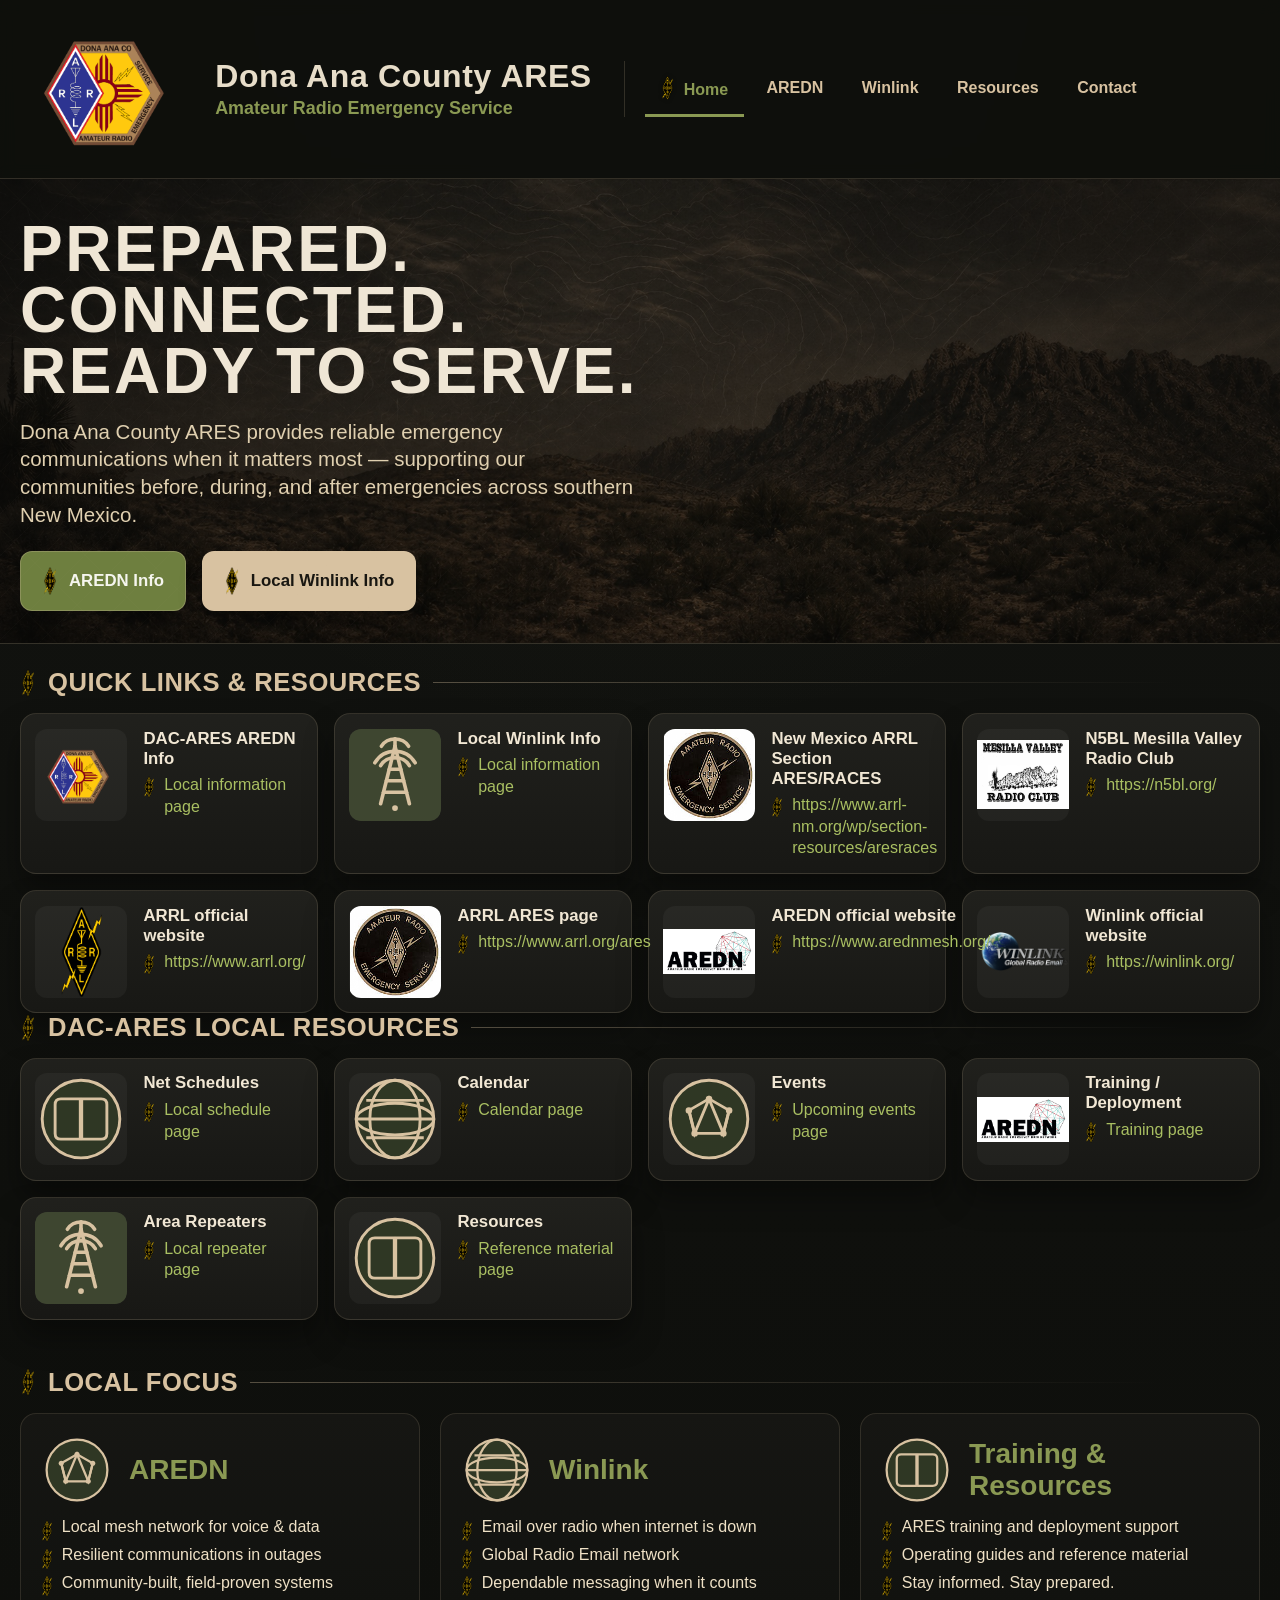
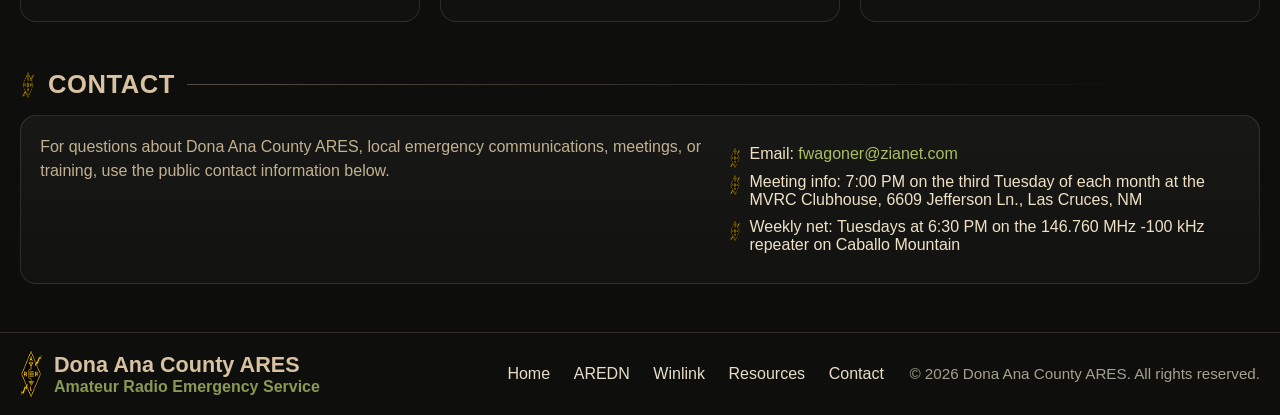
==== index.html @ 7e3cfedb "Add files via upload" ====
<!DOCTYPE html>
<html lang="en">
<head>
  <meta charset="UTF-8">
  <meta name="viewport" content="width=device-width, initial-scale=1.0">
  <title>Dona Ana County ARES</title>
  <meta name="description" content="Dona Ana County Amateur Radio Emergency Service — emergency communications, AREDN, Winlink, training, and resources.">
  <link rel="icon" type="image/png" href="assets/favicon.png">
  <link rel="stylesheet" href="style.css">
  <style>
    /*
      Header logo size override.
      This keeps your manual index.html edits and avoids requiring style.css changes.
    */
    .brand-logo {
      width: clamp(150px, 14vw, 240px);
      height: auto;
    }

    .header-inner {
      align-items: center;
      padding-top: 1.25rem;
      padding-bottom: 1.25rem;
    }

    @media (max-width: 860px) {
      .brand-logo {
        width: 140px;
      }
    }

    @media (max-width: 640px) {
      .brand-logo {
        width: 110px;
      }
    }
  </style>
</head>
<body>
  <header class="site-header" id="home">
    <div class="container header-inner">
      <div class="brand">
        <img class="brand-logo" src="assets/dac-ares-logo.png" alt="Dona Ana County ARES logo">
        <div class="brand-title-wrap">
          <h1>Dona Ana County ARES</h1>
          <p>Amateur Radio Emergency Service</p>
        </div>
      </div>
      <nav class="nav" aria-label="Primary">
        <a class="home-link active" href="#home">Home</a>
        <a href="pages/dac-aredn-info.html">AREDN</a>
        <a href="pages/local-winlink-info.html">Winlink</a>
        <a href="#resources">Resources</a>
        <a href="#contact">Contact</a>
      </nav>
    </div>
  </header>

  <section class="hero">
    <div class="container hero-inner">
      <div class="hero-copy">
        <h2>Prepared. Connected.<br>Ready to Serve.</h2>
        <p>Dona Ana County ARES provides reliable emergency communications when it matters most — supporting our communities before, during, and after emergencies across southern New Mexico.</p>
        <div class="button-row">
          <a class="btn primary" href="pages/dac-aredn-info.html">AREDN Info</a>
          <a class="btn secondary" href="pages/local-winlink-info.html">Local Winlink Info</a>
        </div>
      </div>
    </div>
  </section>

  <main>
    <section class="section" id="resources">
      <div class="container">
        <h2 class="section-title">Quick Links &amp; Resources</h2>
        
        <div class="resources-grid">
          <article class="card">
            <div class="card-media"><img src="assets/dac-ares-logo.png" alt="DAC-ARES logo"></div>
            <div>
              <h3>DAC-ARES AREDN Info</h3>
              <p class="linkline"><a href="pages/dac-aredn-info.html">Local information page</a></p>
            </div>
          </article>

          <article class="card">
            <div class="card-media"><img src="assets/radio-tower.svg" alt="Radio tower icon"></div>
            <div>
              <h3>Local Winlink Info</h3>
              <p class="linkline"><a href="pages/local-winlink-info.html">Local information page</a></p>
            </div>
          </article>

          <article class="card">
            <div class="card-media"><img src="assets/ares-round.png" alt="New Mexico ARRL Section"></div>
            <div>
              <h3>New Mexico ARRL Section ARES/RACES</h3>
              <p class="linkline"><a href="https://www.arrl-nm.org/wp/section-resources/aresraces" target="_blank" rel="noopener">https://www.arrl-nm.org/wp/section-resources/aresraces</a></p>
            </div>
          </article>

          <article class="card">
            <div class="card-media"><img src="assets/mvrc_logo.png" alt="Mesilla Valley Radio Club logo"></div>
            <div>
              <h3>N5BL Mesilla Valley Radio Club</h3>
              <p class="linkline"><a href="https://n5bl.org/" target="_blank" rel="noopener">https://n5bl.org/</a></p>
            </div>
          </article>

          <article class="card">
            <div class="card-media"><img src="assets/arrl-mark.png" alt="ARRL emblem"></div>
            <div>
              <h3>ARRL official website</h3>
              <p class="linkline"><a href="https://www.arrl.org/" target="_blank" rel="noopener">https://www.arrl.org/</a></p>
            </div>
          </article>

          <article class="card">
            <div class="card-media"><img src="assets/ares-round.png" alt="ARES emblem"></div>
            <div>
              <h3>ARRL ARES page</h3>
              <p class="linkline"><a href="https://www.arrl.org/ares" target="_blank" rel="noopener">https://www.arrl.org/ares</a></p>
            </div>
          </article>

          <article class="card">
            <div class="card-media"><img src="assets/aredn-logo.jpg" alt="AREDN logo"></div>
            <div>
              <h3>AREDN official website</h3>
              <p class="linkline"><a href="https://www.arednmesh.org/" target="_blank" rel="noopener">https://www.arednmesh.org/</a></p>
            </div>
          </article>

          <article class="card">
            <div class="card-media"><img src="assets/winlink-logo.png" alt="Winlink logo"></div>
            <div>
              <h3>Winlink official website</h3>
              <p class="linkline"><a href="https://winlink.org/" target="_blank" rel="noopener">https://winlink.org/</a></p>
            </div>
          </article>
        </div>

        <h2 class="section-title local-resources-title">DAC-ARES Local Resources</h2>

        <div class="resources-grid">
          <article class="card">
            <div class="card-media"><img src="assets/book-icon.svg" alt="Net schedules icon"></div>
            <div>
              <h3>Net Schedules</h3>
              <p class="linkline"><a href="pages/net-schedules.html">Local schedule page</a></p>
            </div>
          </article>

          <article class="card">
            <div class="card-media"><img src="assets/globe-icon.svg" alt="Calendar icon"></div>
            <div>
              <h3>Calendar</h3>
              <p class="linkline"><a href="pages/calendar.html">Calendar page</a></p>
            </div>
          </article>

          <article class="card">
            <div class="card-media"><img src="assets/network-icon.svg" alt="Events icon"></div>
            <div>
              <h3>Events</h3>
              <p class="linkline"><a href="pages/events.html">Upcoming events page</a></p>
            </div>
          </article>

          <article class="card">
            <div class="card-media"><img src="assets/aredn-logo.jpg" alt="Training and deployment icon"></div>
            <div>
              <h3>Training / Deployment</h3>
              <p class="linkline"><a href="pages/training-deployment.html">Training page</a></p>
            </div>
          </article>

          <article class="card">
            <div class="card-media"><img src="assets/radio-tower.svg" alt="Area repeaters icon"></div>
            <div>
              <h3>Area Repeaters</h3>
              <p class="linkline"><a href="pages/area-repeaters.html">Local repeater page</a></p>
            </div>
          </article>

          <article class="card">
            <div class="card-media"><img src="assets/book-icon.svg" alt="Resources icon"></div>
            <div>
              <h3>Resources</h3>
              <p class="linkline"><a href="pages/resources.html">Reference material page</a></p>
            </div>
          </article>
        </div>

      </div>
    </section>

    <section class="section" id="aredn">
      <div class="container">
        <h2 class="section-title">Local Focus</h2>
        <div class="focus-grid">
          <article class="focus-card">
            <div class="focus-head">
              <img class="focus-icon" src="assets/network-icon.svg" alt="AREDN icon">
              <h3>AREDN</h3>
            </div>
            <ul class="feature-list">
              <li>Local mesh network for voice &amp; data</li>
              <li>Resilient communications in outages</li>
              <li>Community-built, field-proven systems</li>
            </ul>
          </article>

          <article class="focus-card" id="winlink">
            <div class="focus-head">
              <img class="focus-icon" src="assets/globe-icon.svg" alt="Winlink icon">
              <h3>Winlink</h3>
            </div>
            <ul class="feature-list">
              <li>Email over radio when internet is down</li>
              <li>Global Radio Email network</li>
              <li>Dependable messaging when it counts</li>
            </ul>
          </article>

          <article class="focus-card">
            <div class="focus-head">
              <img class="focus-icon" src="assets/book-icon.svg" alt="Book icon">
              <h3>Training &amp; Resources</h3>
            </div>
            <ul class="feature-list">
              <li>ARES training and deployment support</li>
              <li>Operating guides and reference material</li>
              <li>Stay informed. Stay prepared.</li>
            </ul>
          </article>
        </div>
      </div>
    </section>

    <section class="section" id="contact">
      <div class="container">
        <h2 class="section-title">Contact</h2>
        <div class="contact-panel">
          <div class="contact-grid">
            <div>
              <p class="contact-note">For questions about Dona Ana County ARES, local emergency communications, meetings, or training, use the public contact information below.</p>
            </div>
            <div>
              <ul class="contact-list">
                <li>Email: <a href="mailto:fwagoner@zianet.com">fwagoner@zianet.com</a></li>
                <li>Meeting info: 7:00 PM on the third Tuesday of each month at the MVRC Clubhouse, 6609 Jefferson Ln., Las Cruces, NM</li>
                <li>Weekly net: Tuesdays at 6:30 PM on the 146.760 MHz -100 kHz repeater on Caballo Mountain</li>
              </ul>
            </div>
          </div>
        </div>
      </div>
    </section>
  </main>

  <footer class="site-footer">
    <div class="container footer-inner">
      <div class="footer-brand">
        <img src="assets/arrl-mark.png" alt="ARRL emblem">
        <div>
          <strong>Dona Ana County ARES</strong>
          <span>Amateur Radio Emergency Service</span>
        </div>
      </div>
      <nav class="footer-nav" aria-label="Footer">
        <a href="#home">Home</a>
        <a href="pages/dac-aredn-info.html">AREDN</a>
        <a href="pages/local-winlink-info.html">Winlink</a>
        <a href="#resources">Resources</a>
        <a href="#contact">Contact</a>
      </nav>
      <div class="footer-copy">&copy; 2026 Dona Ana County ARES. All rights reserved.</div>
    </div>
  </footer>
</body>
</html>
---- style.css ----
:root {
  --bg: #11120f;
  --panel: #191a17;
  --panel-2: #1f201c;
  --panel-3: #25261f;
  --line: #5a4a33;
  --line-soft: rgba(216, 194, 161, 0.18);
  --text: #e7ddc9;
  --muted: #c2b191;
  --accent: #8a9953;
  --accent-2: #d8c2a1;
  --accent-3: #7c5b3b;
  --shadow: rgba(0, 0, 0, 0.35);
  --maxw: 1240px;
  --radius: 16px;
}

* { box-sizing: border-box; }
html { scroll-behavior: smooth; }
body {
  margin: 0;
  font-family: Arial, Helvetica, sans-serif;
  background:
    radial-gradient(circle at top, rgba(138, 153, 83, 0.08), transparent 35%),
    linear-gradient(180deg, #121310 0%, #0d0e0b 100%);
  color: var(--text);
}
a { color: #a9bf62; text-decoration: none; }
a:hover { color: #c9d990; }
img { max-width: 100%; display: block; }
.container { width: min(calc(100% - 2rem), var(--maxw)); margin: 0 auto; }
.section { padding: 1.5rem 0; }

.site-header {
  position: sticky;
  top: 0;
  z-index: 50;
  background: rgba(14, 15, 12, 0.95);
  border-bottom: 1px solid var(--line-soft);
  backdrop-filter: blur(8px);
}
.header-inner {
  display: grid;
  grid-template-columns: auto 1fr auto;
  gap: 1rem;
  align-items: center;
  padding: 0.9rem 0;
}
.brand {
  display: flex;
  align-items: center;
  gap: 1rem;
  min-width: 0;
}
.brand-logo {
  width: 80px;
  height: auto;
  flex: 0 0 auto;
}
.brand-title-wrap h1 {
  margin: 0;
  font-size: clamp(1.55rem, 2.5vw, 2.9rem);
  line-height: 1;
  letter-spacing: 0.02em;
}
.brand-title-wrap p {
  margin: 0.35rem 0 0;
  color: var(--accent);
  font-weight: 700;
  font-size: clamp(1rem, 1.4vw, 1.45rem);
}
.nav {
  display: flex;
  align-items: center;
  gap: 0.4rem;
  border-left: 1px solid var(--line-soft);
  padding-left: 1.25rem;
  margin-left: 1rem;
  flex-wrap: wrap;
}
.nav a {
  color: var(--accent-2);
  font-weight: 700;
  padding: 0.9rem 1rem;
  border-bottom: 3px solid transparent;
}
.nav a:hover,
.nav a.active {
  color: var(--accent);
  border-bottom-color: var(--accent);
}
.nav a.home-link::before {
  content: "";
  display: inline-block;
  width: 14px;
  height: 24px;
  margin-right: 0.55rem;
  vertical-align: -5px;
  background: url('assets/arrl-mark.png') center/contain no-repeat;
  filter: drop-shadow(0 0 2px rgba(0,0,0,.4));
}

.hero {
  position: relative;
  overflow: hidden;
  border-bottom: 1px solid var(--line-soft);
}
.hero::before {
  content: "";
  position: absolute;
  inset: 0;
  background:
    linear-gradient(90deg, rgba(8, 8, 7, 0.80) 0%, rgba(8, 8, 7, 0.45) 44%, rgba(8,8,7,0.62) 100%),
    url('assets/hero-desert.jpg') center/cover no-repeat;
}
.hero::after {
  content: "";
  position: absolute;
  inset: 0;
  pointer-events: none;
  opacity: .18;
  background-image:
    radial-gradient(circle at 18% 26%, rgba(255,255,255,.35) 0 1px, transparent 1px),
    radial-gradient(circle at 85% 18%, rgba(255,255,255,.25) 0 1px, transparent 1px),
    linear-gradient(135deg, transparent 0 48%, rgba(216,194,161,.15) 49%, transparent 50%),
    linear-gradient(45deg, transparent 0 48%, rgba(216,194,161,.12) 49%, transparent 50%);
  background-size: auto, auto, 42px 42px, 58px 58px;
}
.hero-inner {
  position: relative;
  min-height: 420px;
  display: flex;
  align-items: center;
  padding: 2.5rem 0 2rem;
}
.hero-copy { max-width: 620px; }
.hero h2 {
  margin: 0;
  font-size: clamp(2.3rem, 5vw, 4.75rem);
  line-height: 0.95;
  text-transform: uppercase;
  letter-spacing: 0.04em;
  color: #efe6d5;
}
.hero p {
  margin: 1rem 0 0;
  font-size: clamp(1.05rem, 1.6vw, 1.5rem);
  line-height: 1.35;
  color: #e0d0b0;
  max-width: 54ch;
}
.button-row {
  display: flex;
  gap: 1rem;
  flex-wrap: wrap;
  margin-top: 1.4rem;
}
.btn {
  display: inline-flex;
  align-items: center;
  gap: 0.7rem;
  padding: 0.95rem 1.3rem;
  border-radius: 12px;
  font-weight: 800;
  font-size: 1.05rem;
  box-shadow: 0 12px 24px rgba(0,0,0,.18);
  border: 1px solid rgba(216, 194, 161, 0.28);
}
.btn.primary { background: #6e7f3f; color: #f5f5ee; }
.btn.secondary { background: #d8c2a1; color: #181611; }
.btn::before {
  content: "";
  width: 16px;
  height: 28px;
  background: url('assets/arrl-mark.png') center/contain no-repeat;
  flex: 0 0 auto;
}

.section-title {
  display: flex;
  align-items: center;
  gap: 0.75rem;
  margin: 0 0 1rem;
  font-size: clamp(1.3rem, 2vw, 2rem);
  color: var(--accent-2);
  letter-spacing: 0.02em;
  text-transform: uppercase;
}
.section-title::before {
  content: "";
  width: 16px;
  height: 28px;
  background: url('assets/arrl-mark.png') center/contain no-repeat;
  flex: 0 0 auto;
}
.section-title::after {
  content: "";
  height: 1px;
  flex: 1 1 auto;
  background: linear-gradient(90deg, rgba(216,194,161,.35), transparent 90%);
}

.resources-grid {
  display: grid;
  grid-template-columns: repeat(4, minmax(0, 1fr));
  gap: 1rem;
}
.card {
  display: grid;
  grid-template-columns: 92px 1fr;
  gap: 1rem;
  padding: 0.9rem;
  background: linear-gradient(180deg, rgba(34,34,30,.95), rgba(24,24,21,.98));
  border: 1px solid rgba(216,194,161,.14);
  border-radius: var(--radius);
  box-shadow: 0 18px 30px var(--shadow);
}
.card-media {
  width: 92px;
  height: 92px;
  display: flex;
  align-items: center;
  justify-content: center;
  border-radius: 12px;
  overflow: hidden;
  background: rgba(255,255,255,.04);
}
.card-media img { width: 100%; height: 100%; object-fit: contain; }
.card h3 {
  margin: 0 0 0.35rem;
  font-size: 1.05rem;
  color: #f1e7d4;
}
.card p {
  margin: 0;
  color: var(--muted);
  line-height: 1.35;
}
.card .linkline, .feature-list li, .contact-list li {
  position: relative;
  padding-left: 1.3rem;
}
.card .linkline::before, .feature-list li::before, .contact-list li::before {
  content: "";
  position: absolute;
  top: 0.1rem;
  left: 0;
  width: 12px;
  height: 22px;
  background: url('assets/arrl-mark.png') center/contain no-repeat;
}
.card em { color: #d5bc94; }

.focus-grid {
  display: grid;
  grid-template-columns: repeat(3, minmax(0, 1fr));
  gap: 1.25rem;
  margin-top: 0.75rem;
}
.focus-card {
  padding: 1.25rem;
  background: linear-gradient(180deg, rgba(23,23,20,.95), rgba(17,18,15,.98));
  border: 1px solid rgba(216,194,161,.14);
  border-radius: var(--radius);
}
.focus-head {
  display: flex;
  align-items: center;
  gap: 1rem;
  margin-bottom: 0.8rem;
}
.focus-icon {
  width: 72px;
  height: 72px;
  flex: 0 0 auto;
}
.focus-card h3 {
  margin: 0;
  color: var(--accent);
  font-size: 1.75rem;
}
.feature-list, .contact-list {
  list-style: none;
  padding: 0;
  margin: 0;
}
.feature-list li, .contact-list li {
  margin: 0.6rem 0;
  color: #efe1c6;
}

.contact-panel {
  padding: 1.2rem;
  border-radius: var(--radius);
  background: linear-gradient(180deg, rgba(25,26,23,.95), rgba(18,19,16,.98));
  border: 1px solid rgba(216,194,161,.14);
}
.contact-grid {
  display: grid;
  grid-template-columns: 1.3fr 1fr;
  gap: 1.5rem;
  align-items: start;
}
.contact-note {
  margin: 0;
  color: var(--muted);
  line-height: 1.45;
}
.placeholder {
  color: #d5bc94;
  font-style: italic;
}

.site-footer {
  margin-top: 1.5rem;
  border-top: 1px solid var(--line-soft);
  background: #0e0f0c;
}
.footer-inner {
  display: grid;
  grid-template-columns: 1fr auto auto;
  gap: 1rem;
  align-items: center;
  padding: 1rem 0;
}
.footer-brand {
  display: flex;
  align-items: center;
  gap: 0.75rem;
}
.footer-brand img { width: 22px; }
.footer-brand strong { display: block; color: var(--accent-2); font-size: 1.35rem; }
.footer-brand span { color: var(--accent); font-weight: 700; }
.footer-nav a { color: var(--text); margin: 0 0.6rem; }
.footer-copy { color: #a6a08f; font-size: 0.95rem; }

.subpage-hero {
  padding: 2rem 0 1rem;
}
.subpage-box {
  padding: 1.5rem;
  border-radius: var(--radius);
  background: linear-gradient(180deg, rgba(25,26,23,.95), rgba(18,19,16,.98));
  border: 1px solid rgba(216,194,161,.14);
}
.subpage-box h2 { margin-top: 0; }
.back-link {
  display: inline-flex;
  align-items: center;
  gap: .5rem;
  margin-bottom: .9rem;
  color: var(--accent);
  font-weight: 700;
}
.back-link::before {
  content: "";
  width: 12px;
  height: 22px;
  background: url('assets/arrl-mark.png') center/contain no-repeat;
}

@media (max-width: 1080px) {
  .resources-grid { grid-template-columns: repeat(2, minmax(0, 1fr)); }
  .contact-grid { grid-template-columns: 1fr; }
}
@media (max-width: 860px) {
  .header-inner { grid-template-columns: 1fr; }
  .nav { border-left: 0; padding-left: 0; margin-left: 0; }
  .focus-grid { grid-template-columns: 1fr; }
  .footer-inner { grid-template-columns: 1fr; text-align: center; }
  .footer-brand { justify-content: center; }
}
@media (max-width: 640px) {
  .resources-grid { grid-template-columns: 1fr; }
  .card { grid-template-columns: 78px 1fr; }
  .card-media { width: 78px; height: 78px; }
  .hero-inner { min-height: 380px; }
  .brand { align-items: flex-start; }
  .brand-logo { width: 66px; }
  .nav a { padding: 0.6rem 0.7rem; }
}
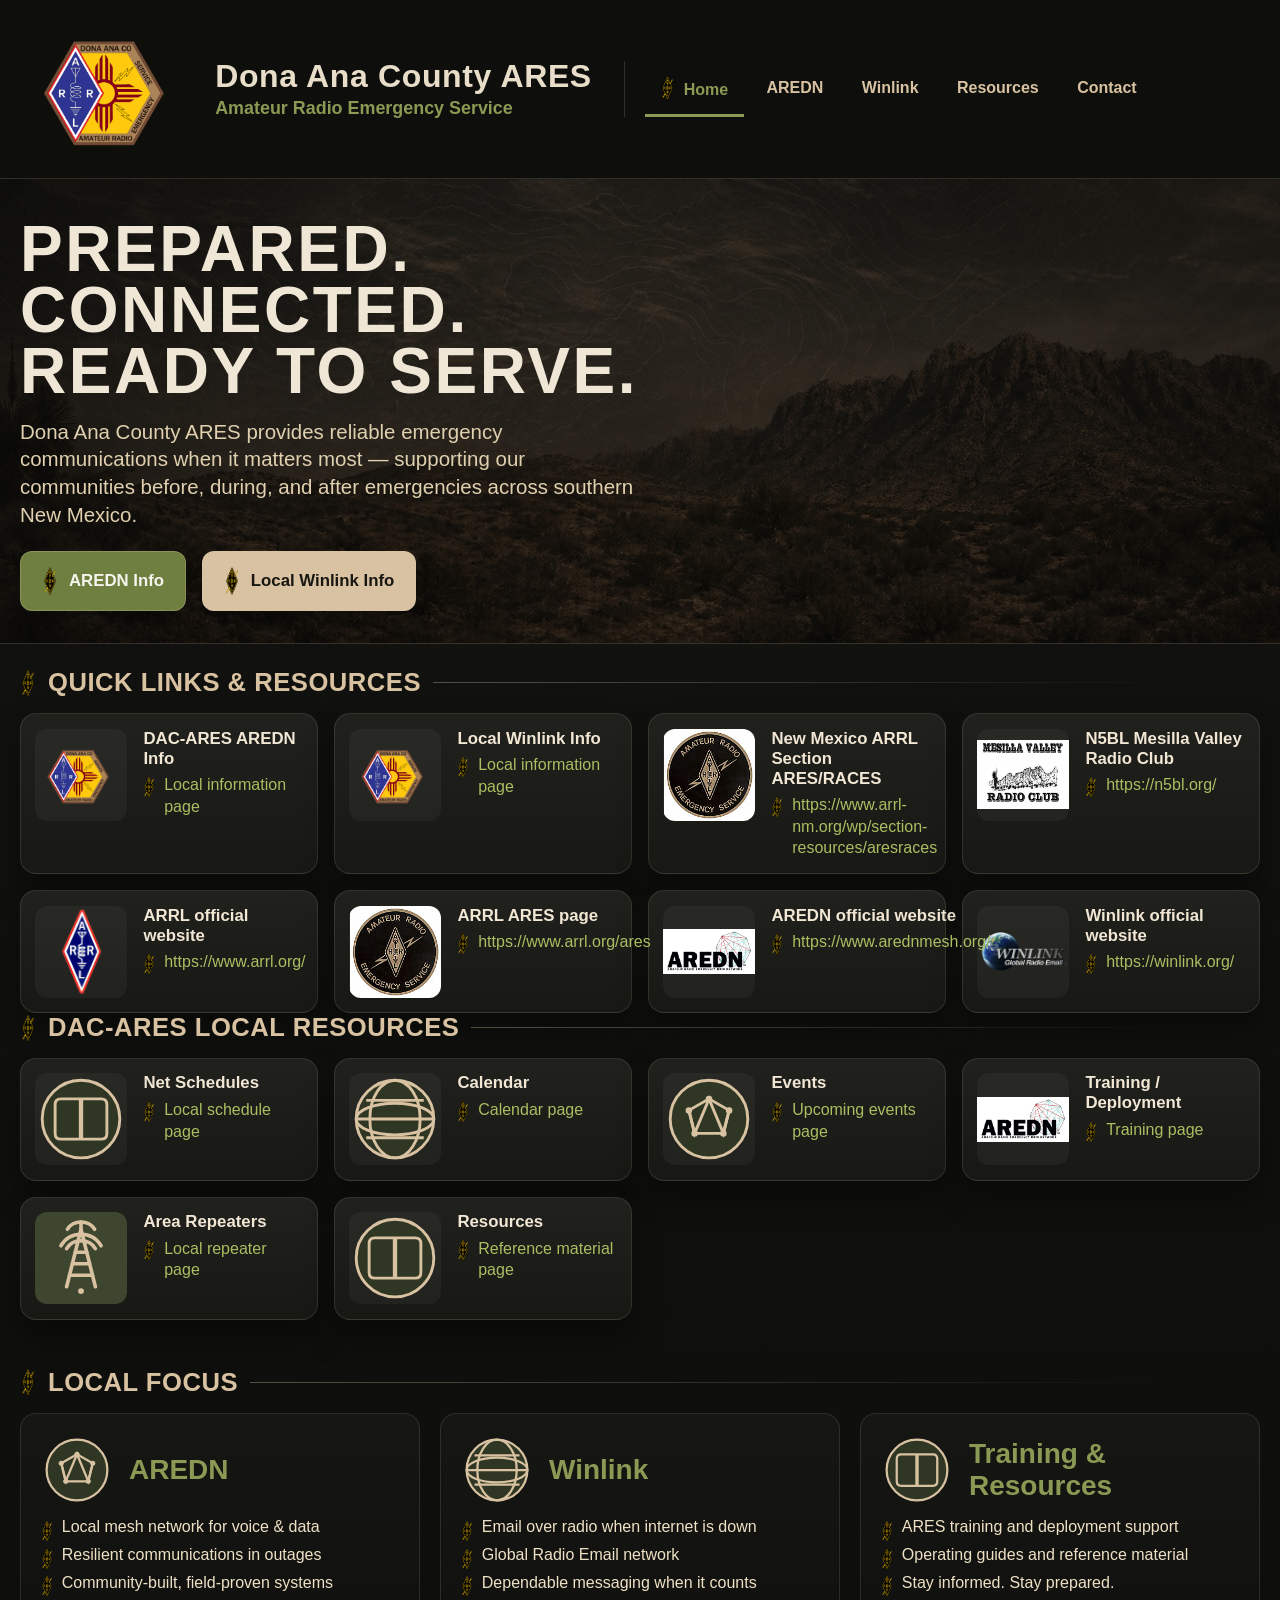
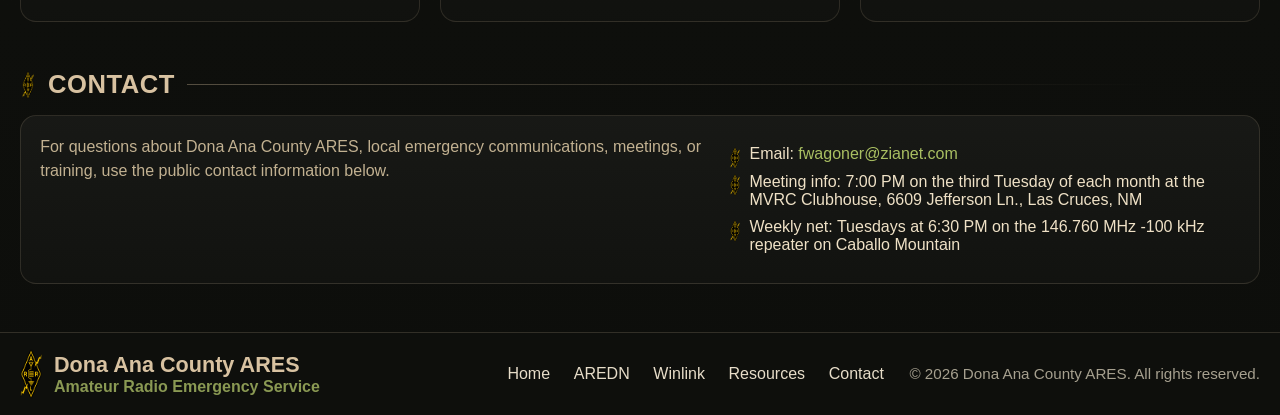
==== commit ad003106: "Add files via upload" ====
--- a/index.html
+++ b/index.html
@@ -84,7 +84,7 @@
           </article>
 
           <article class="card">
-            <div class="card-media"><img src="assets/radio-tower.svg" alt="Radio tower icon"></div>
+            <div class="card-media"><img src="assets/dac-ares-logo.png" alt="DAC-ARES logo"></div>
             <div>
               <h3>Local Winlink Info</h3>
               <p class="linkline"><a href="pages/local-winlink-info.html">Local information page</a></p>
@@ -108,7 +108,7 @@
           </article>
 
           <article class="card">
-            <div class="card-media"><img src="assets/arrl-mark.png" alt="ARRL emblem"></div>
+            <div class="card-media"><img src="assets/ARRL-logo-color-trans-small.png" alt="ARRL logo"></div>
             <div>
               <h3>ARRL official website</h3>
               <p class="linkline"><a href="https://www.arrl.org/" target="_blank" rel="noopener">https://www.arrl.org/</a></p>
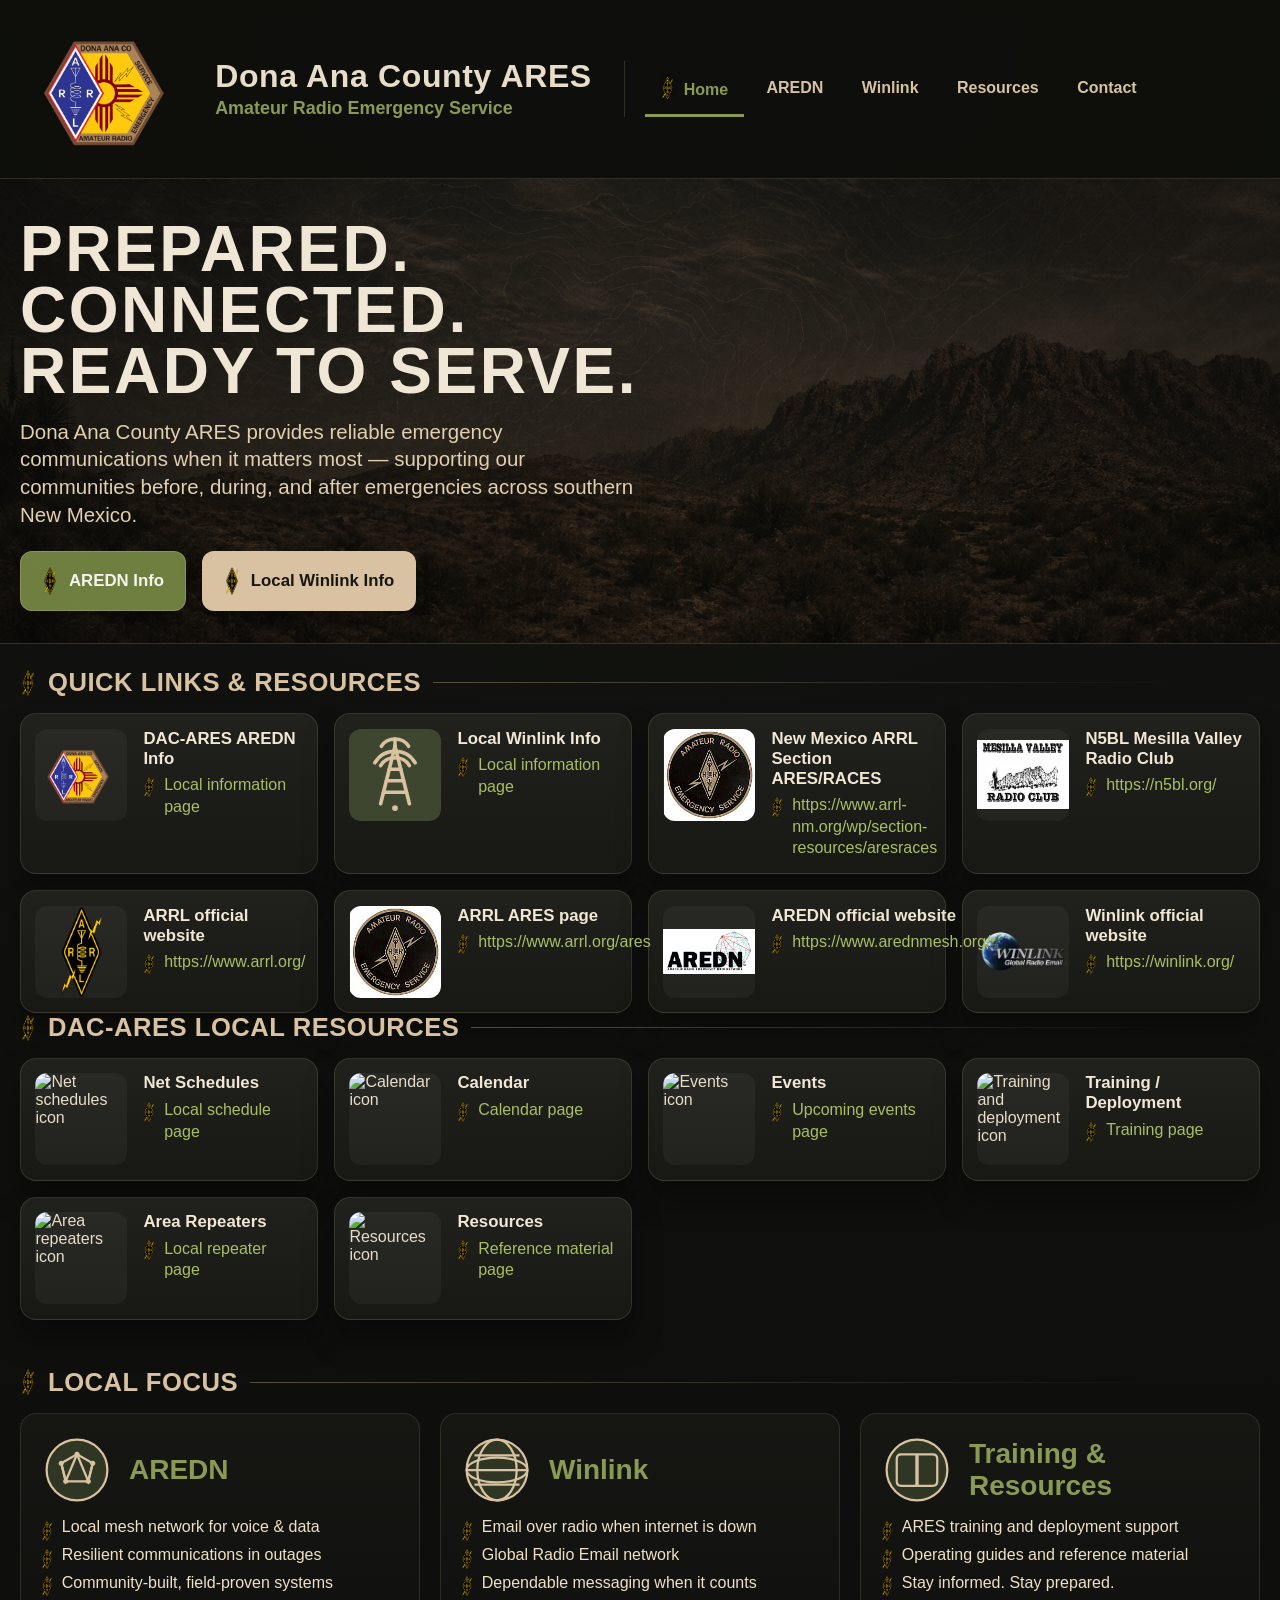
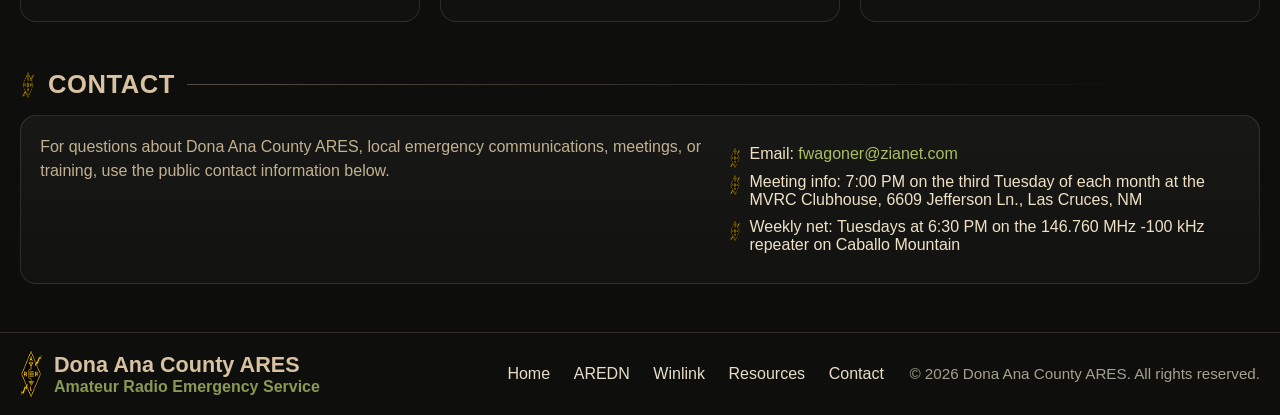
==== commit 367c2e2d: "Add files via upload" ====
--- a/index.html
+++ b/index.html
@@ -84,7 +84,7 @@
           </article>
 
           <article class="card">
-            <div class="card-media"><img src="assets/dac-ares-logo.png" alt="DAC-ARES logo"></div>
+            <div class="card-media"><img src="assets/radio-tower.svg" alt="Radio tower icon"></div>
             <div>
               <h3>Local Winlink Info</h3>
               <p class="linkline"><a href="pages/local-winlink-info.html">Local information page</a></p>
@@ -108,7 +108,7 @@
           </article>
 
           <article class="card">
-            <div class="card-media"><img src="assets/ARRL-logo-color-trans-small.png" alt="ARRL logo"></div>
+            <div class="card-media"><img src="assets/arrl-mark.png" alt="ARRL emblem"></div>
             <div>
               <h3>ARRL official website</h3>
               <p class="linkline"><a href="https://www.arrl.org/" target="_blank" rel="noopener">https://www.arrl.org/</a></p>
@@ -144,7 +144,7 @@
 
         <div class="resources-grid">
           <article class="card">
-            <div class="card-media"><img src="assets/book-icon.svg" alt="Net schedules icon"></div>
+            <div class="card-media"><img src="assets/net-schedules-icon.png" alt="Net schedules icon"></div>
             <div>
               <h3>Net Schedules</h3>
               <p class="linkline"><a href="pages/net-schedules.html">Local schedule page</a></p>
@@ -152,7 +152,7 @@
           </article>
 
           <article class="card">
-            <div class="card-media"><img src="assets/globe-icon.svg" alt="Calendar icon"></div>
+            <div class="card-media"><img src="assets/calendar-icon.png" alt="Calendar icon"></div>
             <div>
               <h3>Calendar</h3>
               <p class="linkline"><a href="pages/calendar.html">Calendar page</a></p>
@@ -160,7 +160,7 @@
           </article>
 
           <article class="card">
-            <div class="card-media"><img src="assets/network-icon.svg" alt="Events icon"></div>
+            <div class="card-media"><img src="assets/events-icon.png" alt="Events icon"></div>
             <div>
               <h3>Events</h3>
               <p class="linkline"><a href="pages/events.html">Upcoming events page</a></p>
@@ -168,7 +168,7 @@
           </article>
 
           <article class="card">
-            <div class="card-media"><img src="assets/aredn-logo.jpg" alt="Training and deployment icon"></div>
+            <div class="card-media"><img src="assets/training-deployment-icon.png" alt="Training and deployment icon"></div>
             <div>
               <h3>Training / Deployment</h3>
               <p class="linkline"><a href="pages/training-deployment.html">Training page</a></p>
@@ -176,7 +176,7 @@
           </article>
 
           <article class="card">
-            <div class="card-media"><img src="assets/radio-tower.svg" alt="Area repeaters icon"></div>
+            <div class="card-media"><img src="assets/area-repeaters-icon.png" alt="Area repeaters icon"></div>
             <div>
               <h3>Area Repeaters</h3>
               <p class="linkline"><a href="pages/area-repeaters.html">Local repeater page</a></p>
@@ -184,7 +184,7 @@
           </article>
 
           <article class="card">
-            <div class="card-media"><img src="assets/book-icon.svg" alt="Resources icon"></div>
+            <div class="card-media"><img src="assets/resources-icon.png" alt="Resources icon"></div>
             <div>
               <h3>Resources</h3>
               <p class="linkline"><a href="pages/resources.html">Reference material page</a></p>
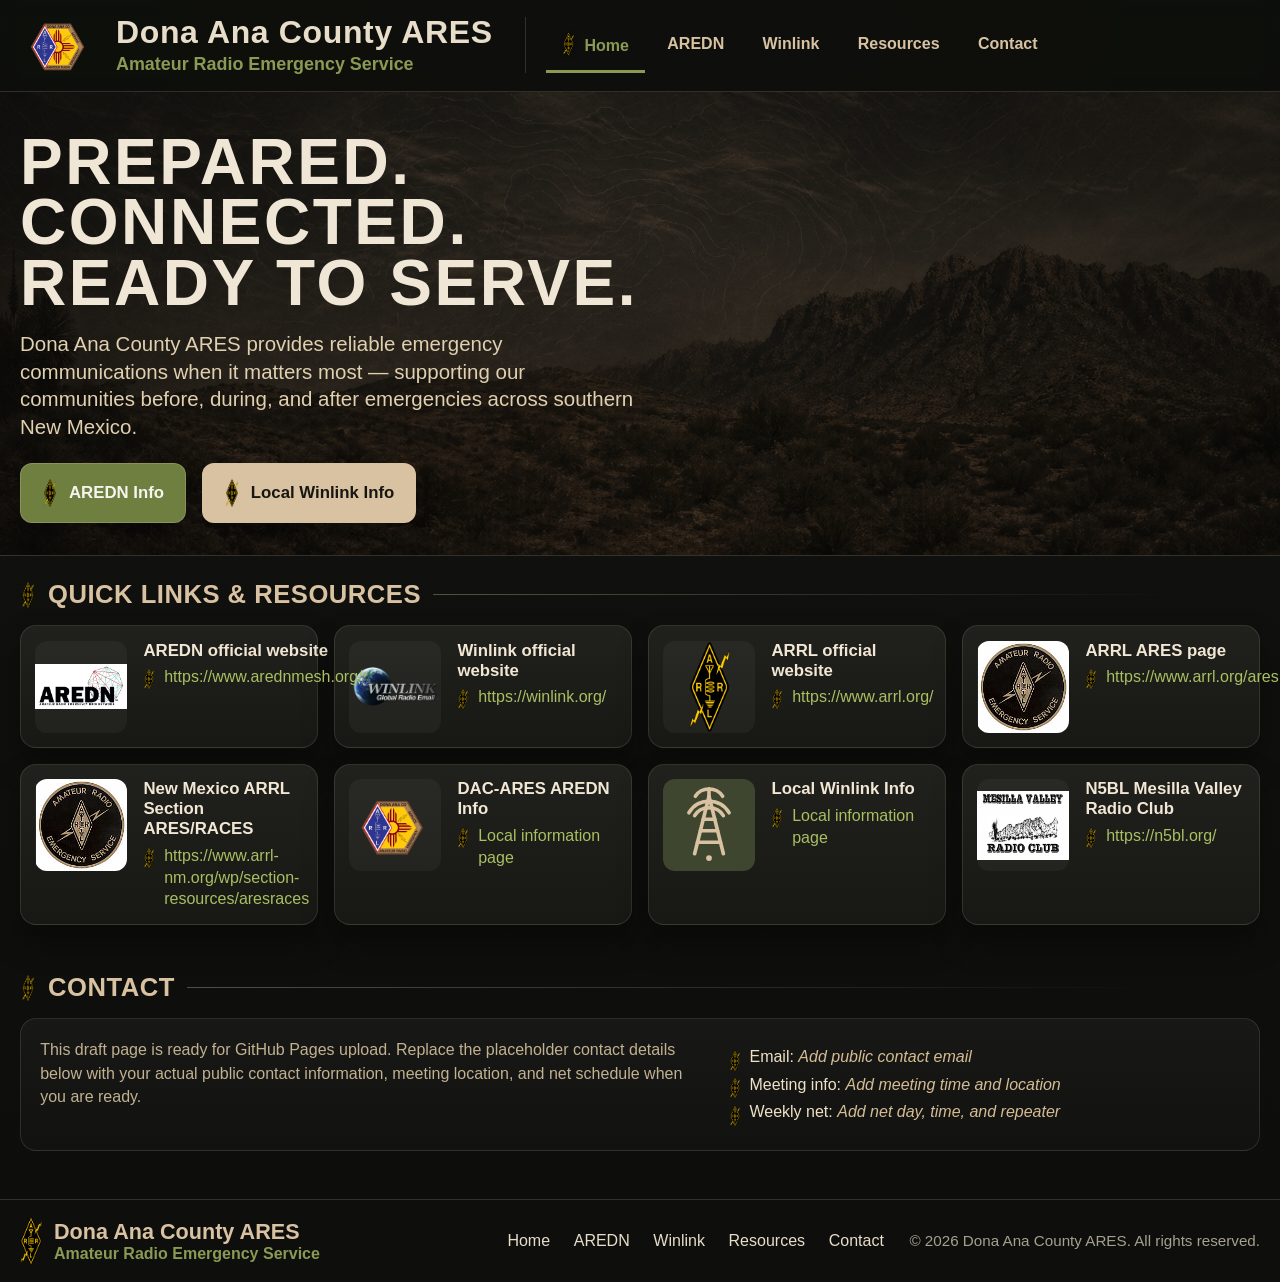
==== commit 1f890ce1: "Add files via upload" ====
--- a/index.html
+++ b/index.html
@@ -7,34 +7,6 @@
   <meta name="description" content="Dona Ana County Amateur Radio Emergency Service — emergency communications, AREDN, Winlink, training, and resources.">
   <link rel="icon" type="image/png" href="assets/favicon.png">
   <link rel="stylesheet" href="style.css">
-  <style>
-    /*
-      Header logo size override.
-      This keeps your manual index.html edits and avoids requiring style.css changes.
-    */
-    .brand-logo {
-      width: clamp(150px, 14vw, 240px);
-      height: auto;
-    }
-
-    .header-inner {
-      align-items: center;
-      padding-top: 1.25rem;
-      padding-bottom: 1.25rem;
-    }
-
-    @media (max-width: 860px) {
-      .brand-logo {
-        width: 140px;
-      }
-    }
-
-    @media (max-width: 640px) {
-      .brand-logo {
-        width: 110px;
-      }
-    }
-  </style>
 </head>
 <body>
   <header class="site-header" id="home">
@@ -48,8 +20,8 @@
       </div>
       <nav class="nav" aria-label="Primary">
         <a class="home-link active" href="#home">Home</a>
-        <a href="pages/dac-aredn-info.html">AREDN</a>
-        <a href="pages/local-winlink-info.html">Winlink</a>
+        <a href="#aredn">AREDN</a>
+        <a href="#winlink">Winlink</a>
         <a href="#resources">Resources</a>
         <a href="#contact">Contact</a>
       </nav>
@@ -73,37 +45,20 @@
     <section class="section" id="resources">
       <div class="container">
         <h2 class="section-title">Quick Links &amp; Resources</h2>
-        
         <div class="resources-grid">
           <article class="card">
-            <div class="card-media"><img src="assets/dac-ares-logo.png" alt="DAC-ARES logo"></div>
+            <div class="card-media"><img src="assets/aredn-logo.jpg" alt="AREDN logo"></div>
             <div>
-              <h3>DAC-ARES AREDN Info</h3>
-              <p class="linkline"><a href="pages/dac-aredn-info.html">Local information page</a></p>
+              <h3>AREDN official website</h3>
+              <p class="linkline"><a href="https://www.arednmesh.org/" target="_blank" rel="noopener">https://www.arednmesh.org/</a></p>
             </div>
           </article>
 
           <article class="card">
-            <div class="card-media"><img src="assets/radio-tower.svg" alt="Radio tower icon"></div>
+            <div class="card-media"><img src="assets/winlink-logo.png" alt="Winlink logo"></div>
             <div>
-              <h3>Local Winlink Info</h3>
-              <p class="linkline"><a href="pages/local-winlink-info.html">Local information page</a></p>
-            </div>
-          </article>
-
-          <article class="card">
-            <div class="card-media"><img src="assets/ares-round.png" alt="New Mexico ARRL Section"></div>
-            <div>
-              <h3>New Mexico ARRL Section ARES/RACES</h3>
-              <p class="linkline"><a href="https://www.arrl-nm.org/wp/section-resources/aresraces" target="_blank" rel="noopener">https://www.arrl-nm.org/wp/section-resources/aresraces</a></p>
-            </div>
-          </article>
-
-          <article class="card">
-            <div class="card-media"><img src="assets/mvrc_logo.png" alt="Mesilla Valley Radio Club logo"></div>
-            <div>
-              <h3>N5BL Mesilla Valley Radio Club</h3>
-              <p class="linkline"><a href="https://n5bl.org/" target="_blank" rel="noopener">https://n5bl.org/</a></p>
+              <h3>Winlink official website</h3>
+              <p class="linkline"><a href="https://winlink.org/" target="_blank" rel="noopener">https://winlink.org/</a></p>
             </div>
           </article>
 
@@ -124,119 +79,40 @@
           </article>
 
           <article class="card">
-            <div class="card-media"><img src="assets/aredn-logo.jpg" alt="AREDN logo"></div>
+            <div class="card-media"><img src="assets/ares-round.png" alt="New Mexico ARRL Section"></div>
             <div>
-              <h3>AREDN official website</h3>
-              <p class="linkline"><a href="https://www.arednmesh.org/" target="_blank" rel="noopener">https://www.arednmesh.org/</a></p>
+              <h3>New Mexico ARRL Section ARES/RACES</h3>
+              <p class="linkline"><a href="https://www.arrl-nm.org/wp/section-resources/aresraces" target="_blank" rel="noopener">https://www.arrl-nm.org/wp/section-resources/aresraces</a></p>
             </div>
           </article>
 
           <article class="card">
-            <div class="card-media"><img src="assets/winlink-logo.png" alt="Winlink logo"></div>
+            <div class="card-media"><img src="assets/dac-ares-logo.png" alt="DAC-ARES logo"></div>
             <div>
-              <h3>Winlink official website</h3>
-              <p class="linkline"><a href="https://winlink.org/" target="_blank" rel="noopener">https://winlink.org/</a></p>
-            </div>
-          </article>
-        </div>
-
-        <h2 class="section-title local-resources-title">DAC-ARES Local Resources</h2>
-
-        <div class="resources-grid">
-          <article class="card">
-            <div class="card-media"><img src="assets/net-schedules-icon.png" alt="Net schedules icon"></div>
-            <div>
-              <h3>Net Schedules</h3>
-              <p class="linkline"><a href="pages/net-schedules.html">Local schedule page</a></p>
+              <h3>DAC-ARES AREDN Info</h3>
+              <p class="linkline"><a href="pages/dac-aredn-info.html">Local information page</a></p>
             </div>
           </article>
 
           <article class="card">
-            <div class="card-media"><img src="assets/calendar-icon.png" alt="Calendar icon"></div>
+            <div class="card-media"><img src="assets/radio-tower.svg" alt="Radio tower icon"></div>
             <div>
-              <h3>Calendar</h3>
-              <p class="linkline"><a href="pages/calendar.html">Calendar page</a></p>
+              <h3>Local Winlink Info</h3>
+              <p class="linkline"><a href="pages/local-winlink-info.html">Local information page</a></p>
             </div>
           </article>
 
           <article class="card">
-            <div class="card-media"><img src="assets/events-icon.png" alt="Events icon"></div>
+            <div class="card-media"><img src="assets/mvrc_logo.png" alt="Mesilla Valley Radio Club logo"></div>
             <div>
-              <h3>Events</h3>
-              <p class="linkline"><a href="pages/events.html">Upcoming events page</a></p>
+              <h3>N5BL Mesilla Valley Radio Club</h3>
+              <p class="linkline"><a href="https://n5bl.org/" target="_blank" rel="noopener">https://n5bl.org/</a></p>
             </div>
-          </article>
-
-          <article class="card">
-            <div class="card-media"><img src="assets/training-deployment-icon.png" alt="Training and deployment icon"></div>
-            <div>
-              <h3>Training / Deployment</h3>
-              <p class="linkline"><a href="pages/training-deployment.html">Training page</a></p>
-            </div>
-          </article>
-
-          <article class="card">
-            <div class="card-media"><img src="assets/area-repeaters-icon.png" alt="Area repeaters icon"></div>
-            <div>
-              <h3>Area Repeaters</h3>
-              <p class="linkline"><a href="pages/area-repeaters.html">Local repeater page</a></p>
-            </div>
-          </article>
-
-          <article class="card">
-            <div class="card-media"><img src="assets/resources-icon.png" alt="Resources icon"></div>
-            <div>
-              <h3>Resources</h3>
-              <p class="linkline"><a href="pages/resources.html">Reference material page</a></p>
-            </div>
-          </article>
-        </div>
-
-      </div>
-    </section>
-
-    <section class="section" id="aredn">
-      <div class="container">
-        <h2 class="section-title">Local Focus</h2>
-        <div class="focus-grid">
-          <article class="focus-card">
-            <div class="focus-head">
-              <img class="focus-icon" src="assets/network-icon.svg" alt="AREDN icon">
-              <h3>AREDN</h3>
-            </div>
-            <ul class="feature-list">
-              <li>Local mesh network for voice &amp; data</li>
-              <li>Resilient communications in outages</li>
-              <li>Community-built, field-proven systems</li>
-            </ul>
-          </article>
-
-          <article class="focus-card" id="winlink">
-            <div class="focus-head">
-              <img class="focus-icon" src="assets/globe-icon.svg" alt="Winlink icon">
-              <h3>Winlink</h3>
-            </div>
-            <ul class="feature-list">
-              <li>Email over radio when internet is down</li>
-              <li>Global Radio Email network</li>
-              <li>Dependable messaging when it counts</li>
-            </ul>
-          </article>
-
-          <article class="focus-card">
-            <div class="focus-head">
-              <img class="focus-icon" src="assets/book-icon.svg" alt="Book icon">
-              <h3>Training &amp; Resources</h3>
-            </div>
-            <ul class="feature-list">
-              <li>ARES training and deployment support</li>
-              <li>Operating guides and reference material</li>
-              <li>Stay informed. Stay prepared.</li>
-            </ul>
           </article>
         </div>
       </div>
     </section>
+
 
     <section class="section" id="contact">
       <div class="container">
@@ -244,13 +120,13 @@
         <div class="contact-panel">
           <div class="contact-grid">
             <div>
-              <p class="contact-note">For questions about Dona Ana County ARES, local emergency communications, meetings, or training, use the public contact information below.</p>
+              <p class="contact-note">This draft page is ready for GitHub Pages upload. Replace the placeholder contact details below with your actual public contact information, meeting location, and net schedule when you are ready.</p>
             </div>
             <div>
               <ul class="contact-list">
-                <li>Email: <a href="mailto:fwagoner@zianet.com">fwagoner@zianet.com</a></li>
-                <li>Meeting info: 7:00 PM on the third Tuesday of each month at the MVRC Clubhouse, 6609 Jefferson Ln., Las Cruces, NM</li>
-                <li>Weekly net: Tuesdays at 6:30 PM on the 146.760 MHz -100 kHz repeater on Caballo Mountain</li>
+                <li>Email: <span class="placeholder">Add public contact email</span></li>
+                <li>Meeting info: <span class="placeholder">Add meeting time and location</span></li>
+                <li>Weekly net: <span class="placeholder">Add net day, time, and repeater</span></li>
               </ul>
             </div>
           </div>
@@ -270,8 +146,8 @@
       </div>
       <nav class="footer-nav" aria-label="Footer">
         <a href="#home">Home</a>
-        <a href="pages/dac-aredn-info.html">AREDN</a>
-        <a href="pages/local-winlink-info.html">Winlink</a>
+        <a href="#aredn">AREDN</a>
+        <a href="#winlink">Winlink</a>
         <a href="#resources">Resources</a>
         <a href="#contact">Contact</a>
       </nav>
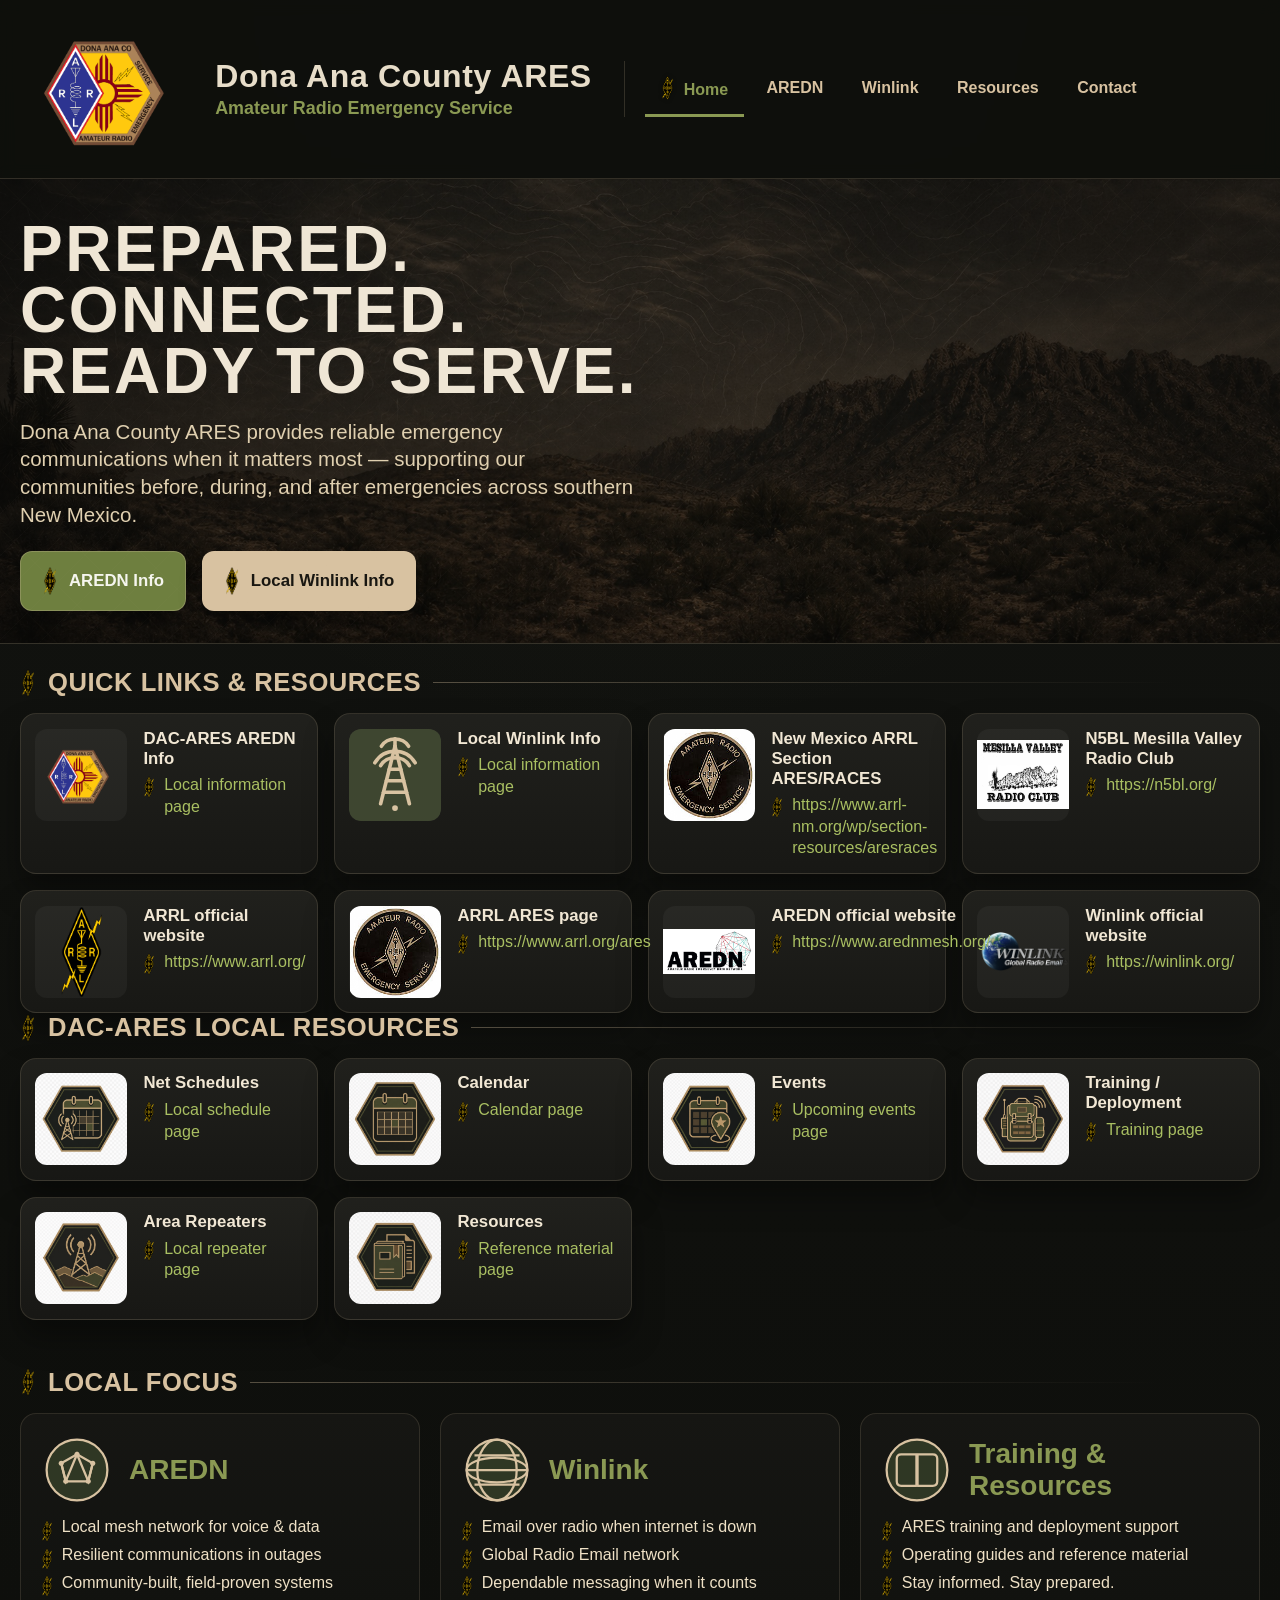
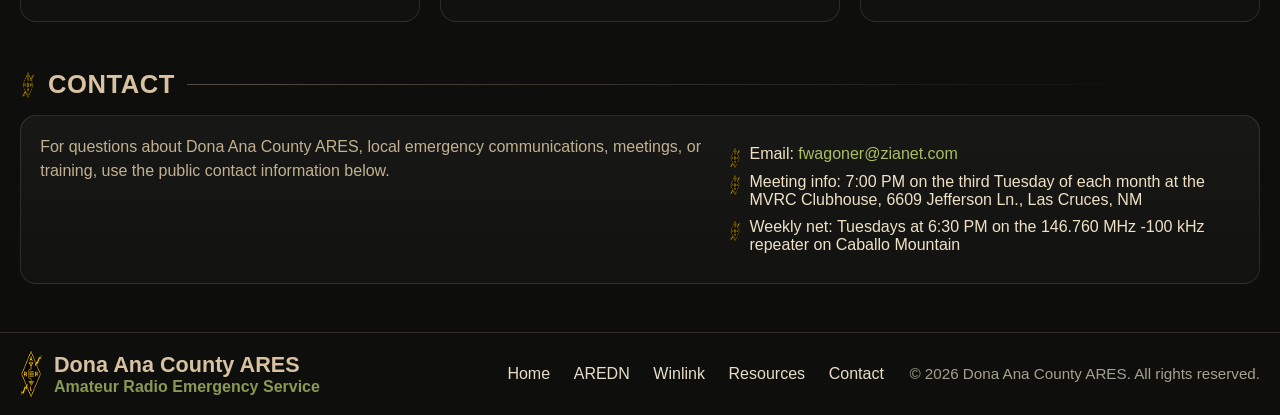
==== commit 9b38be60: "Add files via upload" ====
--- a/index.html
+++ b/index.html
@@ -7,6 +7,34 @@
   <meta name="description" content="Dona Ana County Amateur Radio Emergency Service — emergency communications, AREDN, Winlink, training, and resources.">
   <link rel="icon" type="image/png" href="assets/favicon.png">
   <link rel="stylesheet" href="style.css">
+  <style>
+    /*
+      Header logo size override.
+      This keeps your manual index.html edits and avoids requiring style.css changes.
+    */
+    .brand-logo {
+      width: clamp(150px, 14vw, 240px);
+      height: auto;
+    }
+
+    .header-inner {
+      align-items: center;
+      padding-top: 1.25rem;
+      padding-bottom: 1.25rem;
+    }
+
+    @media (max-width: 860px) {
+      .brand-logo {
+        width: 140px;
+      }
+    }
+
+    @media (max-width: 640px) {
+      .brand-logo {
+        width: 110px;
+      }
+    }
+  </style>
 </head>
 <body>
   <header class="site-header" id="home">
@@ -20,8 +48,8 @@
       </div>
       <nav class="nav" aria-label="Primary">
         <a class="home-link active" href="#home">Home</a>
-        <a href="#aredn">AREDN</a>
-        <a href="#winlink">Winlink</a>
+        <a href="pages/dac-aredn-info.html">AREDN</a>
+        <a href="pages/local-winlink-info.html">Winlink</a>
         <a href="#resources">Resources</a>
         <a href="#contact">Contact</a>
       </nav>
@@ -45,7 +73,56 @@
     <section class="section" id="resources">
       <div class="container">
         <h2 class="section-title">Quick Links &amp; Resources</h2>
+        
         <div class="resources-grid">
+          <article class="card">
+            <div class="card-media"><img src="assets/dac-ares-logo.png" alt="DAC-ARES logo"></div>
+            <div>
+              <h3>DAC-ARES AREDN Info</h3>
+              <p class="linkline"><a href="pages/dac-aredn-info.html">Local information page</a></p>
+            </div>
+          </article>
+
+          <article class="card">
+            <div class="card-media"><img src="assets/radio-tower.svg" alt="Radio tower icon"></div>
+            <div>
+              <h3>Local Winlink Info</h3>
+              <p class="linkline"><a href="pages/local-winlink-info.html">Local information page</a></p>
+            </div>
+          </article>
+
+          <article class="card">
+            <div class="card-media"><img src="assets/ares-round.png" alt="New Mexico ARRL Section"></div>
+            <div>
+              <h3>New Mexico ARRL Section ARES/RACES</h3>
+              <p class="linkline"><a href="https://www.arrl-nm.org/wp/section-resources/aresraces" target="_blank" rel="noopener">https://www.arrl-nm.org/wp/section-resources/aresraces</a></p>
+            </div>
+          </article>
+
+          <article class="card">
+            <div class="card-media"><img src="assets/mvrc_logo.png" alt="Mesilla Valley Radio Club logo"></div>
+            <div>
+              <h3>N5BL Mesilla Valley Radio Club</h3>
+              <p class="linkline"><a href="https://n5bl.org/" target="_blank" rel="noopener">https://n5bl.org/</a></p>
+            </div>
+          </article>
+
+          <article class="card">
+            <div class="card-media"><img src="assets/arrl-mark.png" alt="ARRL emblem"></div>
+            <div>
+              <h3>ARRL official website</h3>
+              <p class="linkline"><a href="https://www.arrl.org/" target="_blank" rel="noopener">https://www.arrl.org/</a></p>
+            </div>
+          </article>
+
+          <article class="card">
+            <div class="card-media"><img src="assets/ares-round.png" alt="ARES emblem"></div>
+            <div>
+              <h3>ARRL ARES page</h3>
+              <p class="linkline"><a href="https://www.arrl.org/ares" target="_blank" rel="noopener">https://www.arrl.org/ares</a></p>
+            </div>
+          </article>
+
           <article class="card">
             <div class="card-media"><img src="assets/aredn-logo.jpg" alt="AREDN logo"></div>
             <div>
@@ -61,58 +138,105 @@
               <p class="linkline"><a href="https://winlink.org/" target="_blank" rel="noopener">https://winlink.org/</a></p>
             </div>
           </article>
-
-          <article class="card">
-            <div class="card-media"><img src="assets/arrl-mark.png" alt="ARRL emblem"></div>
-            <div>
-              <h3>ARRL official website</h3>
-              <p class="linkline"><a href="https://www.arrl.org/" target="_blank" rel="noopener">https://www.arrl.org/</a></p>
-            </div>
-          </article>
-
-          <article class="card">
-            <div class="card-media"><img src="assets/ares-round.png" alt="ARES emblem"></div>
-            <div>
-              <h3>ARRL ARES page</h3>
-              <p class="linkline"><a href="https://www.arrl.org/ares" target="_blank" rel="noopener">https://www.arrl.org/ares</a></p>
-            </div>
-          </article>
-
-          <article class="card">
-            <div class="card-media"><img src="assets/ares-round.png" alt="New Mexico ARRL Section"></div>
-            <div>
-              <h3>New Mexico ARRL Section ARES/RACES</h3>
-              <p class="linkline"><a href="https://www.arrl-nm.org/wp/section-resources/aresraces" target="_blank" rel="noopener">https://www.arrl-nm.org/wp/section-resources/aresraces</a></p>
-            </div>
-          </article>
-
-          <article class="card">
-            <div class="card-media"><img src="assets/dac-ares-logo.png" alt="DAC-ARES logo"></div>
-            <div>
-              <h3>DAC-ARES AREDN Info</h3>
-              <p class="linkline"><a href="pages/dac-aredn-info.html">Local information page</a></p>
-            </div>
-          </article>
-
-          <article class="card">
-            <div class="card-media"><img src="assets/radio-tower.svg" alt="Radio tower icon"></div>
-            <div>
-              <h3>Local Winlink Info</h3>
-              <p class="linkline"><a href="pages/local-winlink-info.html">Local information page</a></p>
-            </div>
-          </article>
-
-          <article class="card">
-            <div class="card-media"><img src="assets/mvrc_logo.png" alt="Mesilla Valley Radio Club logo"></div>
-            <div>
-              <h3>N5BL Mesilla Valley Radio Club</h3>
-              <p class="linkline"><a href="https://n5bl.org/" target="_blank" rel="noopener">https://n5bl.org/</a></p>
-            </div>
-          </article>
-        </div>
+        </div>
+
+        <h2 class="section-title local-resources-title">DAC-ARES Local Resources</h2>
+
+        <div class="resources-grid">
+          <article class="card">
+            <div class="card-media"><img src="assets/net-schedules-icon.png" alt="Net schedules icon"></div>
+            <div>
+              <h3>Net Schedules</h3>
+              <p class="linkline"><a href="pages/net-schedules.html">Local schedule page</a></p>
+            </div>
+          </article>
+
+          <article class="card">
+            <div class="card-media"><img src="assets/calendar-icon.png" alt="Calendar icon"></div>
+            <div>
+              <h3>Calendar</h3>
+              <p class="linkline"><a href="pages/calendar.html">Calendar page</a></p>
+            </div>
+          </article>
+
+          <article class="card">
+            <div class="card-media"><img src="assets/events-icon.png" alt="Events icon"></div>
+            <div>
+              <h3>Events</h3>
+              <p class="linkline"><a href="pages/events.html">Upcoming events page</a></p>
+            </div>
+          </article>
+
+          <article class="card">
+            <div class="card-media"><img src="assets/training-deployment-icon.png" alt="Training and deployment icon"></div>
+            <div>
+              <h3>Training / Deployment</h3>
+              <p class="linkline"><a href="pages/training-deployment.html">Training page</a></p>
+            </div>
+          </article>
+
+          <article class="card">
+            <div class="card-media"><img src="assets/area-repeaters-icon.png" alt="Area repeaters icon"></div>
+            <div>
+              <h3>Area Repeaters</h3>
+              <p class="linkline"><a href="pages/area-repeaters.html">Local repeater page</a></p>
+            </div>
+          </article>
+
+          <article class="card">
+            <div class="card-media"><img src="assets/resources-icon.png" alt="Resources icon"></div>
+            <div>
+              <h3>Resources</h3>
+              <p class="linkline"><a href="pages/resources.html">Reference material page</a></p>
+            </div>
+          </article>
+        </div>
+
       </div>
     </section>
 
+    <section class="section" id="aredn">
+      <div class="container">
+        <h2 class="section-title">Local Focus</h2>
+        <div class="focus-grid">
+          <article class="focus-card">
+            <div class="focus-head">
+              <img class="focus-icon" src="assets/network-icon.svg" alt="AREDN icon">
+              <h3>AREDN</h3>
+            </div>
+            <ul class="feature-list">
+              <li>Local mesh network for voice &amp; data</li>
+              <li>Resilient communications in outages</li>
+              <li>Community-built, field-proven systems</li>
+            </ul>
+          </article>
+
+          <article class="focus-card" id="winlink">
+            <div class="focus-head">
+              <img class="focus-icon" src="assets/globe-icon.svg" alt="Winlink icon">
+              <h3>Winlink</h3>
+            </div>
+            <ul class="feature-list">
+              <li>Email over radio when internet is down</li>
+              <li>Global Radio Email network</li>
+              <li>Dependable messaging when it counts</li>
+            </ul>
+          </article>
+
+          <article class="focus-card">
+            <div class="focus-head">
+              <img class="focus-icon" src="assets/book-icon.svg" alt="Book icon">
+              <h3>Training &amp; Resources</h3>
+            </div>
+            <ul class="feature-list">
+              <li>ARES training and deployment support</li>
+              <li>Operating guides and reference material</li>
+              <li>Stay informed. Stay prepared.</li>
+            </ul>
+          </article>
+        </div>
+      </div>
+    </section>
 
     <section class="section" id="contact">
       <div class="container">
@@ -120,13 +244,13 @@
         <div class="contact-panel">
           <div class="contact-grid">
             <div>
-              <p class="contact-note">This draft page is ready for GitHub Pages upload. Replace the placeholder contact details below with your actual public contact information, meeting location, and net schedule when you are ready.</p>
+              <p class="contact-note">For questions about Dona Ana County ARES, local emergency communications, meetings, or training, use the public contact information below.</p>
             </div>
             <div>
               <ul class="contact-list">
-                <li>Email: <span class="placeholder">Add public contact email</span></li>
-                <li>Meeting info: <span class="placeholder">Add meeting time and location</span></li>
-                <li>Weekly net: <span class="placeholder">Add net day, time, and repeater</span></li>
+                <li>Email: <a href="mailto:fwagoner@zianet.com">fwagoner@zianet.com</a></li>
+                <li>Meeting info: 7:00 PM on the third Tuesday of each month at the MVRC Clubhouse, 6609 Jefferson Ln., Las Cruces, NM</li>
+                <li>Weekly net: Tuesdays at 6:30 PM on the 146.760 MHz -100 kHz repeater on Caballo Mountain</li>
               </ul>
             </div>
           </div>
@@ -146,8 +270,8 @@
       </div>
       <nav class="footer-nav" aria-label="Footer">
         <a href="#home">Home</a>
-        <a href="#aredn">AREDN</a>
-        <a href="#winlink">Winlink</a>
+        <a href="pages/dac-aredn-info.html">AREDN</a>
+        <a href="pages/local-winlink-info.html">Winlink</a>
         <a href="#resources">Resources</a>
         <a href="#contact">Contact</a>
       </nav>
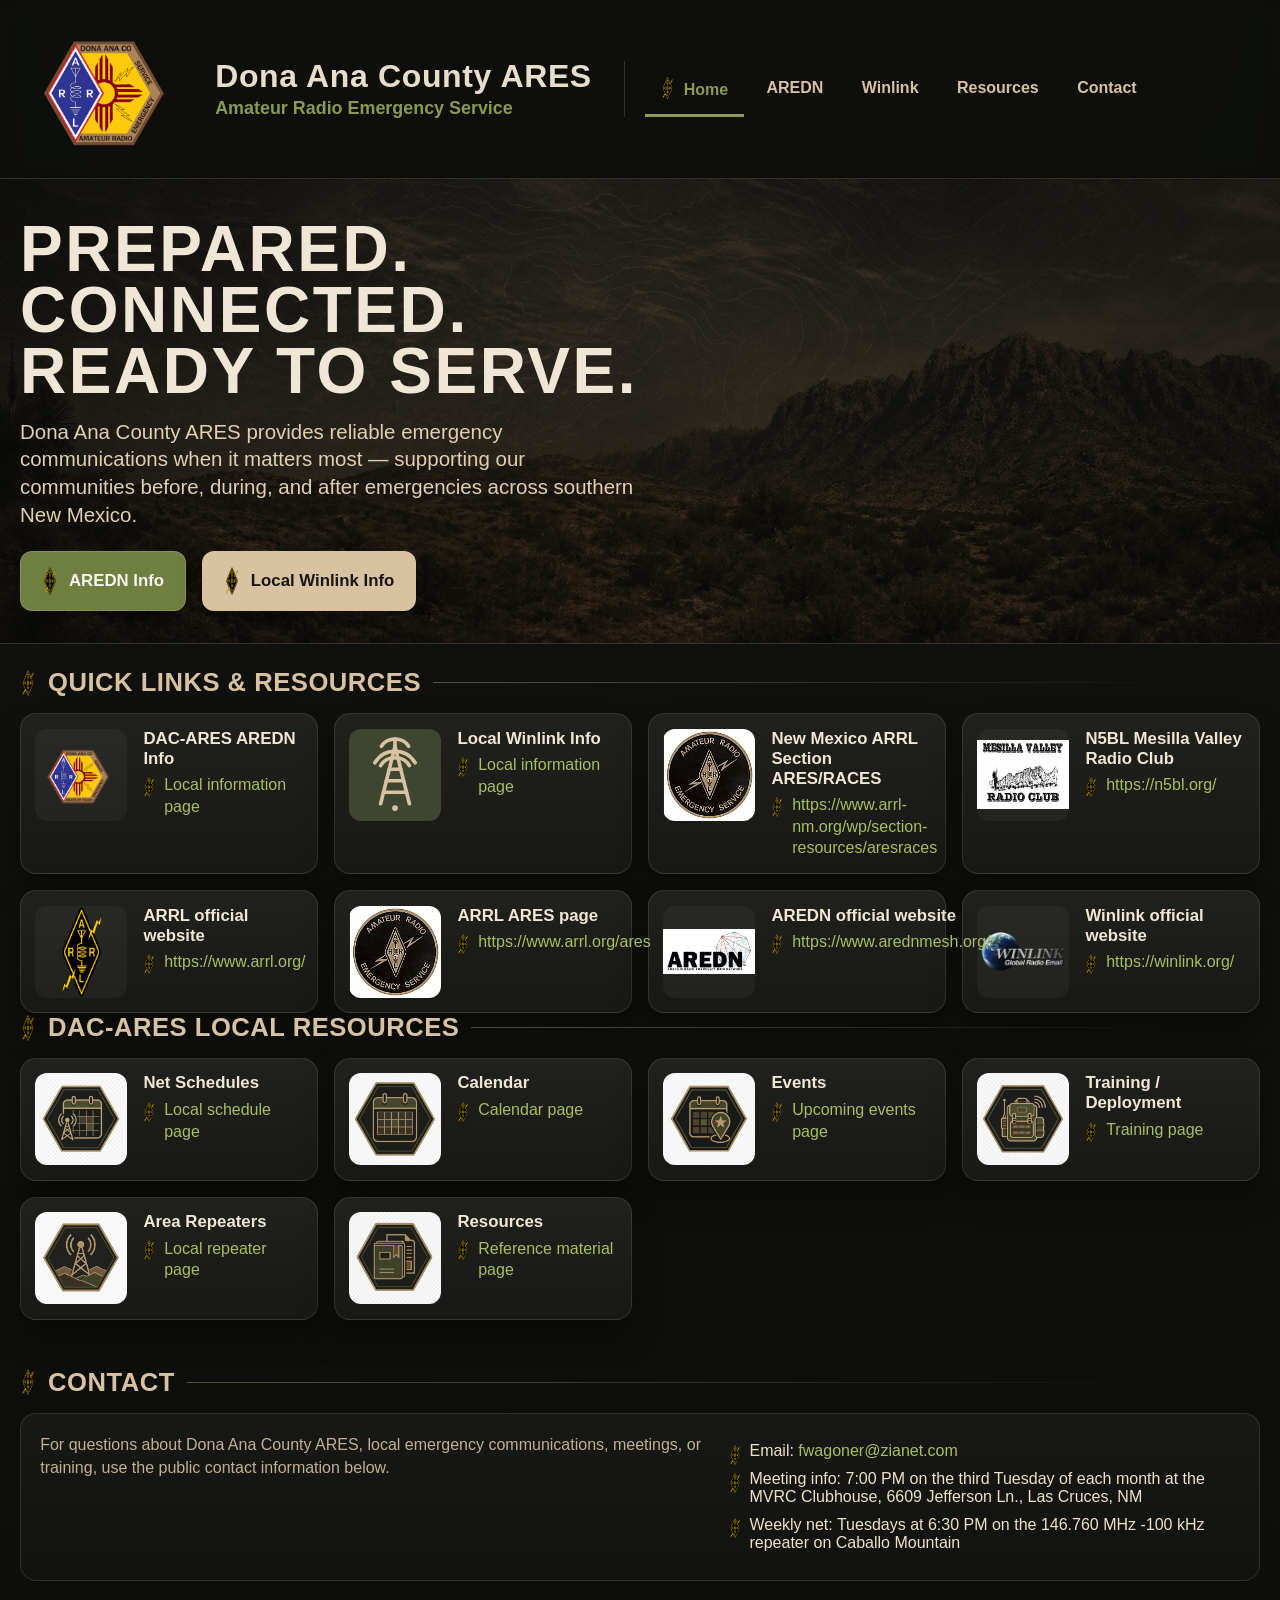
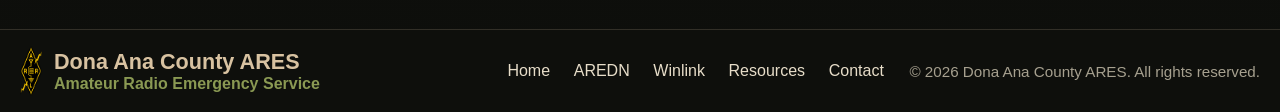
==== commit f5b17e6d: "Add files via upload" ====
--- a/index.html
+++ b/index.html
@@ -195,48 +195,6 @@
       </div>
     </section>
 
-    <section class="section" id="aredn">
-      <div class="container">
-        <h2 class="section-title">Local Focus</h2>
-        <div class="focus-grid">
-          <article class="focus-card">
-            <div class="focus-head">
-              <img class="focus-icon" src="assets/network-icon.svg" alt="AREDN icon">
-              <h3>AREDN</h3>
-            </div>
-            <ul class="feature-list">
-              <li>Local mesh network for voice &amp; data</li>
-              <li>Resilient communications in outages</li>
-              <li>Community-built, field-proven systems</li>
-            </ul>
-          </article>
-
-          <article class="focus-card" id="winlink">
-            <div class="focus-head">
-              <img class="focus-icon" src="assets/globe-icon.svg" alt="Winlink icon">
-              <h3>Winlink</h3>
-            </div>
-            <ul class="feature-list">
-              <li>Email over radio when internet is down</li>
-              <li>Global Radio Email network</li>
-              <li>Dependable messaging when it counts</li>
-            </ul>
-          </article>
-
-          <article class="focus-card">
-            <div class="focus-head">
-              <img class="focus-icon" src="assets/book-icon.svg" alt="Book icon">
-              <h3>Training &amp; Resources</h3>
-            </div>
-            <ul class="feature-list">
-              <li>ARES training and deployment support</li>
-              <li>Operating guides and reference material</li>
-              <li>Stay informed. Stay prepared.</li>
-            </ul>
-          </article>
-        </div>
-      </div>
-    </section>
 
     <section class="section" id="contact">
       <div class="container">
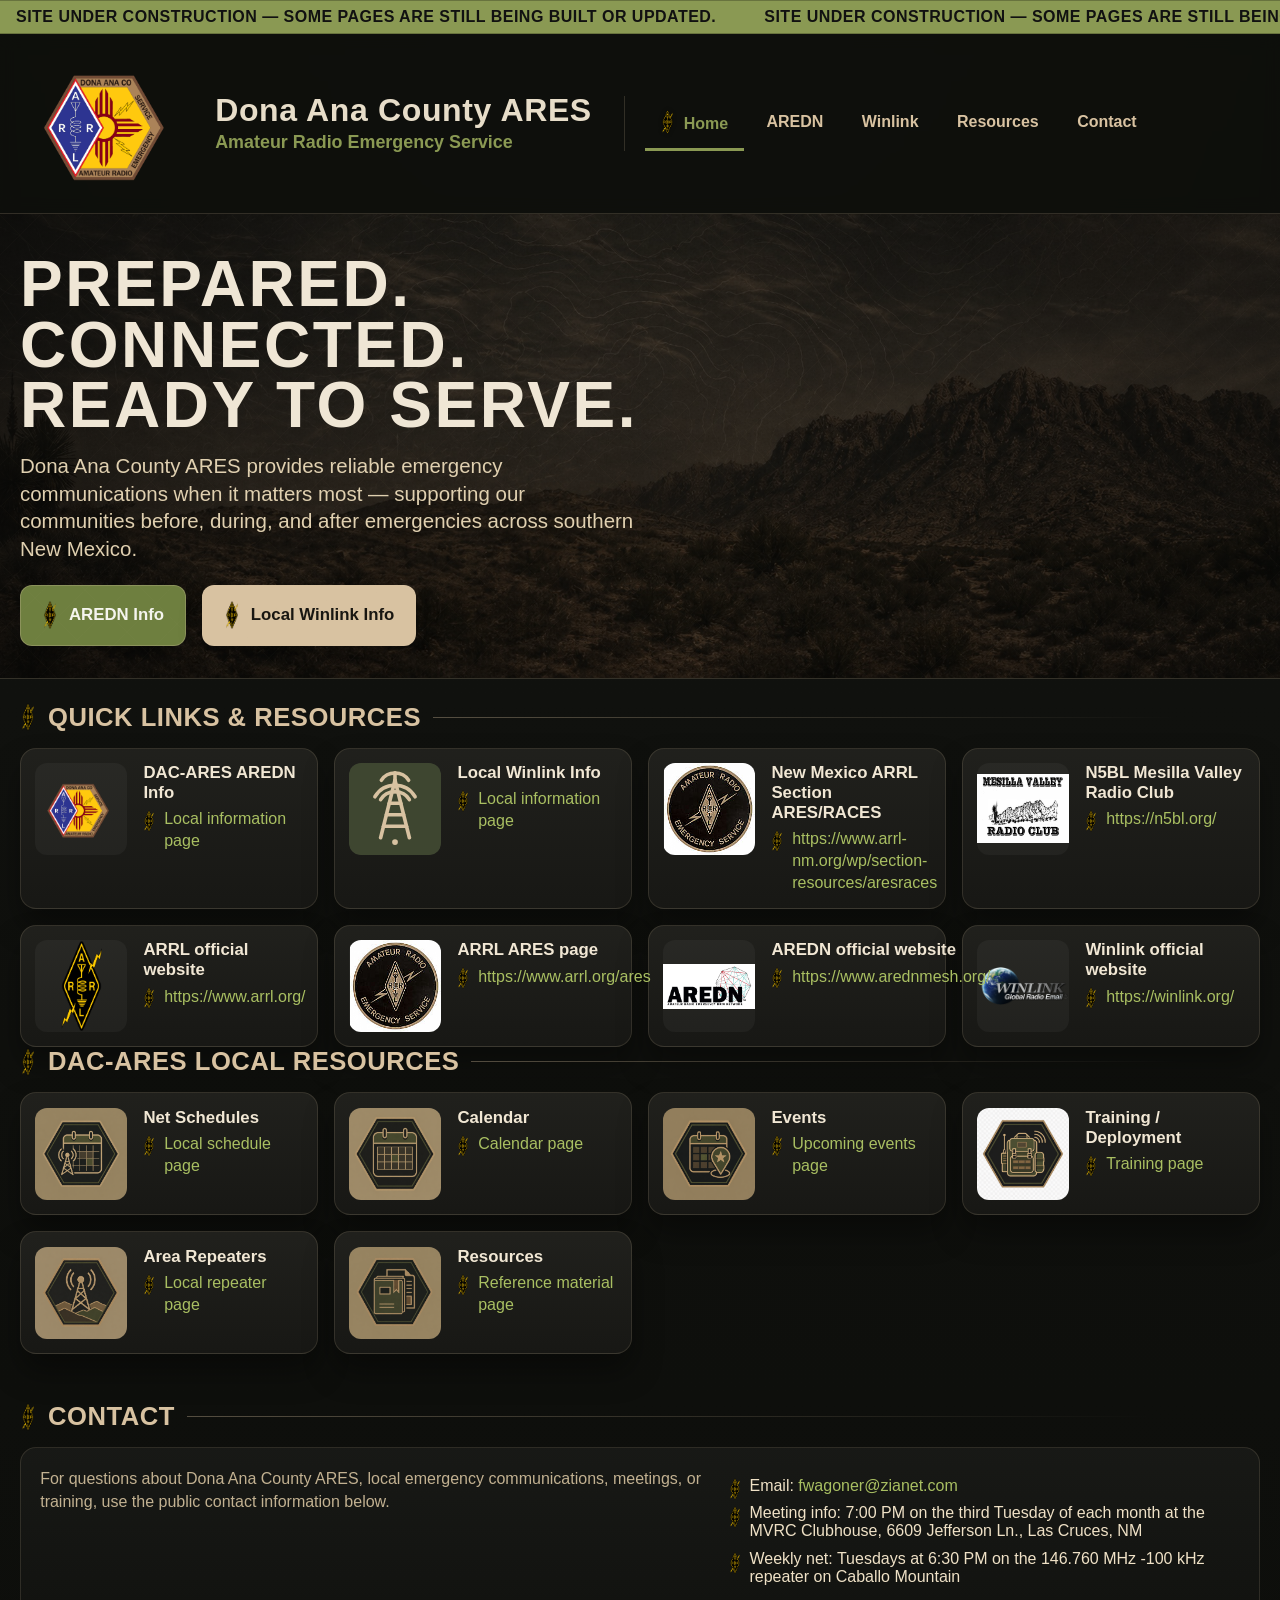
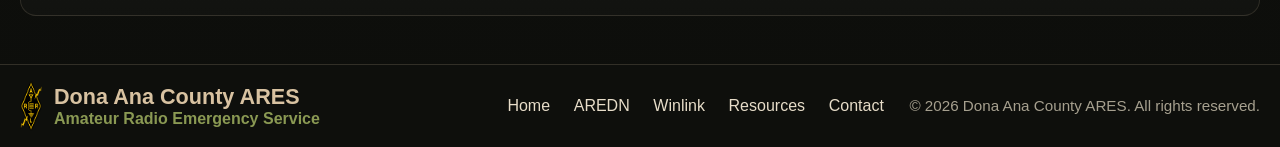
==== commit a199d843: "Add files via upload" ====
--- a/index.html
+++ b/index.html
@@ -34,9 +34,48 @@
         width: 110px;
       }
     }
-  </style>
+  
+.site-ticker {
+  overflow: hidden;
+  background: #8a9953;
+  border-top: 1px solid rgba(0,0,0,.25);
+  border-bottom: 1px solid rgba(0,0,0,.25);
+  color: #111;
+  white-space: nowrap;
+}
+
+.site-ticker-track {
+  display: inline-flex;
+  gap: 3rem;
+  padding: 0.45rem 1rem;
+  min-width: max-content;
+  animation: ticker-scroll 22s linear infinite;
+  font-weight: 700;
+  letter-spacing: 0.03em;
+  text-transform: uppercase;
+}
+
+.site-ticker:hover .site-ticker-track {
+  animation-play-state: paused;
+}
+
+@keyframes ticker-scroll {
+  from { transform: translateX(0); }
+  to { transform: translateX(-50%); }
+}
+
+</style>
 </head>
 <body>
+
+  <div class="site-ticker" aria-label="Site notice">
+    <div class="site-ticker-track">
+      <span>SITE UNDER CONSTRUCTION — Some pages are still being built or updated.</span>
+      <span>SITE UNDER CONSTRUCTION — Some pages are still being built or updated.</span>
+      <span>SITE UNDER CONSTRUCTION — Some pages are still being built or updated.</span>
+    </div>
+  </div>
+
   <header class="site-header" id="home">
     <div class="container header-inner">
       <div class="brand">
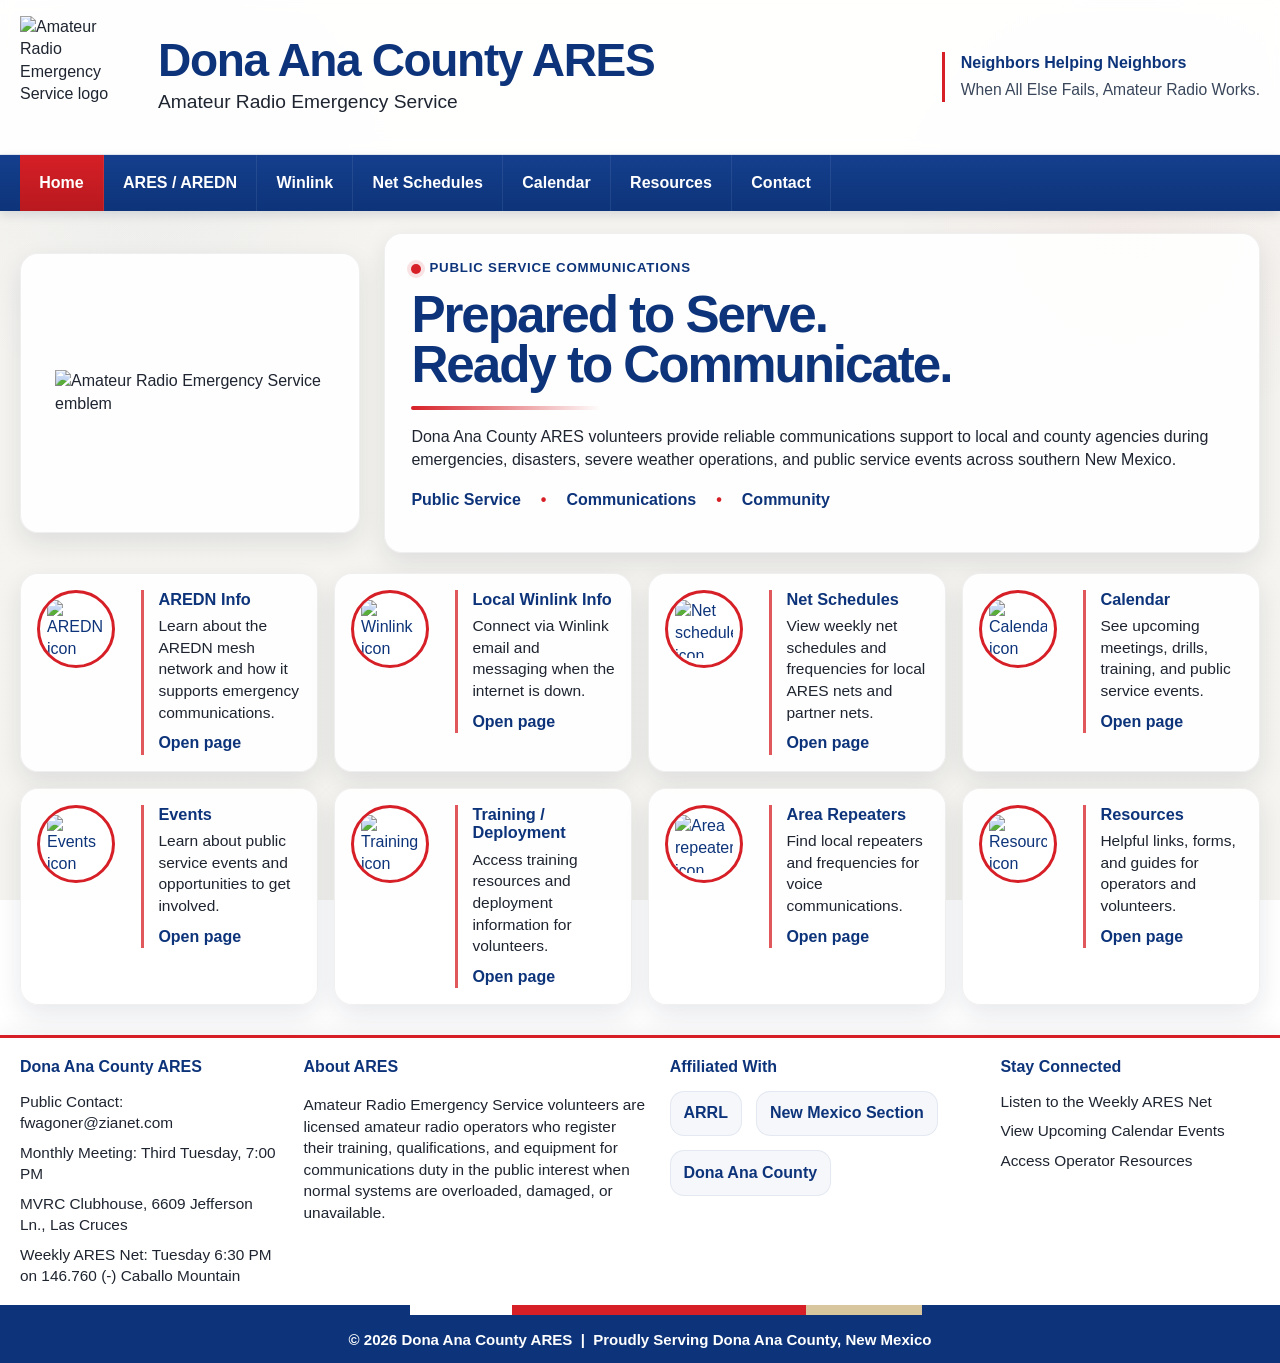
==== commit 2dbe8647: "Add files via upload" ====
--- a/index.html
+++ b/index.html
@@ -1,279 +1,628 @@
 <!DOCTYPE html>
 <html lang="en">
 <head>
-  <meta charset="UTF-8">
-  <meta name="viewport" content="width=device-width, initial-scale=1.0">
+  <meta charset="UTF-8" />
+  <meta name="viewport" content="width=device-width, initial-scale=1.0" />
   <title>Dona Ana County ARES</title>
-  <meta name="description" content="Dona Ana County Amateur Radio Emergency Service — emergency communications, AREDN, Winlink, training, and resources.">
-  <link rel="icon" type="image/png" href="assets/favicon.png">
-  <link rel="stylesheet" href="style.css">
+  <meta name="description" content="Dona Ana County Amateur Radio Emergency Service — public service communications support, training, nets, and emergency communications resources." />
+  <link rel="icon" type="image/png" href="assets/favicon.png" />
   <style>
-    /*
-      Header logo size override.
-      This keeps your manual index.html edits and avoids requiring style.css changes.
-    */
+    :root {
+      --navy: #0d347a;
+      --navy-2: #153f8d;
+      --red: #d61f26;
+      --red-dark: #b8191f;
+      --ink: #1e2430;
+      --ink-soft: #39465b;
+      --paper: #f4f3ef;
+      --panel: rgba(255,255,255,0.9);
+      --line: rgba(13, 52, 122, 0.14);
+      --shadow: 0 10px 26px rgba(16, 30, 56, 0.10);
+      --radius: 18px;
+      --max: 1240px;
+    }
+
+    * { box-sizing: border-box; }
+
+    html { scroll-behavior: smooth; }
+
+    body {
+      margin: 0;
+      font-family: Arial, Helvetica, sans-serif;
+      color: var(--ink);
+      background:
+        radial-gradient(circle at 12% 20%, rgba(13,52,122,0.03), transparent 18%),
+        radial-gradient(circle at 88% 25%, rgba(214,31,38,0.035), transparent 18%),
+        linear-gradient(rgba(244,243,239,0.94), rgba(244,243,239,0.94)),
+        url("assets/weather-chart-bg.svg");
+      background-size: auto, auto, auto, cover;
+      background-attachment: fixed;
+      line-height: 1.4;
+    }
+
+    img { max-width: 100%; display: block; }
+
+    a {
+      color: var(--navy);
+      text-decoration: none;
+    }
+
+    a:hover { text-decoration: underline; }
+
+    .container {
+      width: min(var(--max), calc(100% - 2rem));
+      margin: 0 auto;
+    }
+
+    .topbar {
+      background: rgba(255,255,255,0.92);
+      border-bottom: 1px solid rgba(13, 52, 122, 0.10);
+      backdrop-filter: blur(6px);
+    }
+
+    .topbar-inner {
+      display: grid;
+      grid-template-columns: 1.2fr .8fr;
+      gap: 1rem;
+      align-items: center;
+      padding: 1rem 0;
+    }
+
+    .brand {
+      display: grid;
+      grid-template-columns: 122px 1fr;
+      gap: 1rem;
+      align-items: center;
+    }
+
     .brand-logo {
-      width: clamp(150px, 14vw, 240px);
-      height: auto;
-    }
-
-    .header-inner {
+      width: 122px;
+      aspect-ratio: 1;
+      object-fit: contain;
+    }
+
+    .brand-copy h1 {
+      margin: 0;
+      color: var(--navy);
+      font-size: clamp(2rem, 3.6vw, 3.8rem);
+      line-height: 0.98;
+      font-weight: 800;
+      letter-spacing: -0.03em;
+    }
+
+    .brand-copy p {
+      margin: 0.35rem 0 0;
+      color: var(--ink);
+      font-size: clamp(1rem, 1.5vw, 1.6rem);
+    }
+
+    .tagline {
+      justify-self: end;
+      max-width: 420px;
+      border-left: 3px solid var(--red);
+      padding-left: 1rem;
+      text-align: left;
+    }
+
+    .tagline strong {
+      display: block;
+      color: var(--navy);
+      font-size: 1rem;
+      margin-bottom: 0.3rem;
+    }
+
+    .tagline span {
+      color: var(--ink-soft);
+      font-size: 0.98rem;
+    }
+
+    .nav-wrap {
+      background: linear-gradient(180deg, var(--navy-2), var(--navy));
+      box-shadow: 0 4px 10px rgba(14, 29, 57, 0.12);
+      position: sticky;
+      top: 0;
+      z-index: 20;
+    }
+
+    .nav {
+      display: flex;
+      align-items: stretch;
+      gap: 0;
+      min-height: 56px;
+      overflow-x: auto;
+      scrollbar-width: none;
+    }
+
+    .nav::-webkit-scrollbar { display: none; }
+
+    .nav a {
+      color: #fff;
+      display: inline-flex;
       align-items: center;
-      padding-top: 1.25rem;
-      padding-bottom: 1.25rem;
-    }
-
-    @media (max-width: 860px) {
-      .brand-logo {
-        width: 140px;
-      }
-    }
-
-    @media (max-width: 640px) {
-      .brand-logo {
-        width: 110px;
-      }
-    }
-  
-.site-ticker {
-  overflow: hidden;
-  background: #8a9953;
-  border-top: 1px solid rgba(0,0,0,.25);
-  border-bottom: 1px solid rgba(0,0,0,.25);
-  color: #111;
-  white-space: nowrap;
-}
-
-.site-ticker-track {
-  display: inline-flex;
-  gap: 3rem;
-  padding: 0.45rem 1rem;
-  min-width: max-content;
-  animation: ticker-scroll 22s linear infinite;
-  font-weight: 700;
-  letter-spacing: 0.03em;
-  text-transform: uppercase;
-}
-
-.site-ticker:hover .site-ticker-track {
-  animation-play-state: paused;
-}
-
-@keyframes ticker-scroll {
-  from { transform: translateX(0); }
-  to { transform: translateX(-50%); }
-}
-
-</style>
+      justify-content: center;
+      min-height: 56px;
+      padding: 0 1.2rem;
+      font-weight: 700;
+      white-space: nowrap;
+      border-right: 1px solid rgba(255,255,255,0.08);
+      transition: background-color .15s ease;
+    }
+
+    .nav a:hover { text-decoration: none; background: rgba(255,255,255,0.08); }
+
+    .nav a.active {
+      background: linear-gradient(180deg, var(--red), var(--red-dark));
+    }
+
+    .hero {
+      padding: 1.35rem 0 1.25rem;
+    }
+
+    .hero-shell {
+      display: grid;
+      grid-template-columns: 340px 1fr;
+      gap: 1.5rem;
+      align-items: center;
+    }
+
+    .hero-logo-card,
+    .hero-copy,
+    .card,
+    .footer-panel {
+      background: var(--panel);
+      border: 1px solid rgba(0,0,0,0.06);
+      box-shadow: var(--shadow);
+      border-radius: var(--radius);
+    }
+
+    .hero-logo-card {
+      padding: 1rem;
+      display: flex;
+      align-items: center;
+      justify-content: center;
+      min-height: 280px;
+    }
+
+    .hero-logo-card img {
+      width: min(100%, 270px);
+      object-fit: contain;
+    }
+
+    .hero-copy {
+      padding: 1.5rem 1.65rem;
+    }
+
+    .eyebrow {
+      display: inline-flex;
+      gap: .5rem;
+      align-items: center;
+      color: var(--navy);
+      font-weight: 800;
+      text-transform: uppercase;
+      letter-spacing: .06em;
+      font-size: .83rem;
+      margin-bottom: .75rem;
+    }
+
+    .eyebrow::before {
+      content: "";
+      width: 10px;
+      height: 10px;
+      background: var(--red);
+      border-radius: 999px;
+      box-shadow: 0 0 0 4px rgba(214,31,38,0.12);
+    }
+
+    .hero-copy h2 {
+      margin: 0;
+      color: var(--navy);
+      font-size: clamp(2rem, 4vw, 4.25rem);
+      line-height: 0.98;
+      letter-spacing: -0.04em;
+      font-weight: 800;
+    }
+
+    .hero-rule {
+      width: 190px;
+      height: 4px;
+      margin: 1rem 0 1rem;
+      background: linear-gradient(90deg, var(--red), rgba(214,31,38,0));
+      border-radius: 999px;
+    }
+
+    .hero-copy p {
+      margin: 0;
+      font-size: clamp(1rem, 1.25vw, 1.28rem);
+      color: var(--ink);
+      max-width: 900px;
+    }
+
+    .hero-points {
+      display: flex;
+      flex-wrap: wrap;
+      gap: .75rem 1.25rem;
+      margin-top: 1.15rem;
+      padding: 0;
+      list-style: none;
+      font-weight: 700;
+      color: var(--navy);
+    }
+
+    .hero-points li::after {
+      content: "•";
+      margin-left: 1.25rem;
+      color: var(--red);
+    }
+
+    .hero-points li:last-child::after { display: none; }
+
+    .section {
+      padding: 0 0 1.35rem;
+    }
+
+    .cards-grid {
+      display: grid;
+      grid-template-columns: repeat(4, minmax(0, 1fr));
+      gap: 1rem;
+    }
+
+    .card {
+      display: grid;
+      grid-template-columns: 88px 1fr;
+      gap: 1rem;
+      padding: 1rem;
+      min-height: 130px;
+      align-items: start;
+    }
+
+    .icon-badge {
+      width: 78px;
+      height: 78px;
+      border-radius: 50%;
+      border: 3px solid var(--red);
+      display: grid;
+      place-items: center;
+      background: #fff;
+      color: var(--navy);
+      flex: 0 0 auto;
+      overflow: hidden;
+    }
+
+    .icon-badge img {
+      width: 58px;
+      height: 58px;
+      object-fit: contain;
+    }
+
+    .card-copy {
+      border-left: 3px solid rgba(214,31,38,0.75);
+      padding-left: 0.9rem;
+    }
+
+    .card-copy h3 {
+      margin: 0 0 .4rem;
+      color: var(--navy);
+      font-size: 1.02rem;
+      line-height: 1.15;
+    }
+
+    .card-copy p {
+      margin: 0;
+      color: var(--ink);
+      font-size: .97rem;
+    }
+
+    .card-link {
+      display: inline-block;
+      margin-top: .55rem;
+      font-weight: 700;
+      color: var(--navy);
+    }
+
+    .site-footer {
+      margin-top: .5rem;
+      border-top: 3px solid var(--red);
+      background: rgba(255,255,255,0.93);
+      box-shadow: 0 -6px 20px rgba(16, 30, 56, 0.05);
+    }
+
+    .footer-grid {
+      display: grid;
+      grid-template-columns: 1.1fr 1.45fr 1.3fr 1.1fr;
+      gap: 1.5rem;
+      padding: 1.15rem 0;
+    }
+
+    .footer-panel {
+      padding: 0;
+      background: transparent;
+      border: none;
+      box-shadow: none;
+      border-radius: 0;
+    }
+
+    .footer-panel h4 {
+      margin: 0 0 .75rem;
+      color: var(--navy);
+      font-size: 1rem;
+    }
+
+    .footer-panel p,
+    .footer-panel li,
+    .footer-panel a {
+      color: var(--ink);
+      font-size: .96rem;
+    }
+
+    .footer-panel ul {
+      list-style: none;
+      padding: 0;
+      margin: 0;
+    }
+
+    .footer-panel li + li { margin-top: .5rem; }
+
+    .affiliates {
+      display: flex;
+      gap: .9rem;
+      align-items: center;
+      flex-wrap: wrap;
+    }
+
+    .affiliate-box {
+      padding: .65rem .8rem;
+      background: rgba(13,52,122,0.04);
+      border: 1px solid rgba(13,52,122,0.08);
+      border-radius: 14px;
+      font-weight: 800;
+      color: var(--navy);
+    }
+
+    .footer-bottom {
+      background: var(--navy);
+      color: #fff;
+      text-align: center;
+      padding: .85rem 1rem;
+      font-size: .94rem;
+      font-weight: 700;
+    }
+
+    .stripe-bar {
+      height: 10px;
+      background:
+        linear-gradient(90deg,
+          var(--navy) 0 32%,
+          #ffffff 32% 40%,
+          var(--red) 40% 63%,
+          #d8c69e 63% 72%,
+          var(--navy) 72% 100%);
+    }
+
+    @media (max-width: 1100px) {
+      .topbar-inner,
+      .hero-shell,
+      .footer-grid {
+        grid-template-columns: 1fr;
+      }
+
+      .tagline {
+        justify-self: start;
+        max-width: unset;
+      }
+
+      .cards-grid {
+        grid-template-columns: repeat(2, minmax(0, 1fr));
+      }
+
+      .hero-logo-card { min-height: unset; }
+    }
+
+    @media (max-width: 700px) {
+      .brand {
+        grid-template-columns: 92px 1fr;
+      }
+
+      .brand-logo { width: 92px; }
+
+      .cards-grid {
+        grid-template-columns: 1fr;
+      }
+
+      .card {
+        grid-template-columns: 70px 1fr;
+        gap: .85rem;
+      }
+
+      .icon-badge {
+        width: 64px;
+        height: 64px;
+      }
+
+      .icon-badge img {
+        width: 46px;
+        height: 46px;
+      }
+
+      .container {
+        width: min(var(--max), calc(100% - 1rem));
+      }
+    }
+  </style>
 </head>
 <body>
-
-  <div class="site-ticker" aria-label="Site notice">
-    <div class="site-ticker-track">
-      <span>SITE UNDER CONSTRUCTION — Some pages are still being built or updated.</span>
-      <span>SITE UNDER CONSTRUCTION — Some pages are still being built or updated.</span>
-      <span>SITE UNDER CONSTRUCTION — Some pages are still being built or updated.</span>
-    </div>
-  </div>
-
-  <header class="site-header" id="home">
-    <div class="container header-inner">
+  <header class="topbar">
+    <div class="container topbar-inner">
       <div class="brand">
-        <img class="brand-logo" src="assets/dac-ares-logo.png" alt="Dona Ana County ARES logo">
-        <div class="brand-title-wrap">
+        <img class="brand-logo" src="assets/ARES-ARRL-Logo-white4%20(transparent).png" alt="Amateur Radio Emergency Service logo" />
+        <div class="brand-copy">
           <h1>Dona Ana County ARES</h1>
           <p>Amateur Radio Emergency Service</p>
         </div>
       </div>
-      <nav class="nav" aria-label="Primary">
-        <a class="home-link active" href="#home">Home</a>
-        <a href="pages/dac-aredn-info.html">AREDN</a>
-        <a href="pages/local-winlink-info.html">Winlink</a>
-        <a href="#resources">Resources</a>
-        <a href="#contact">Contact</a>
-      </nav>
+      <div class="tagline">
+        <strong>Neighbors Helping Neighbors</strong>
+        <span>When All Else Fails, Amateur Radio Works.</span>
+      </div>
     </div>
   </header>
 
-  <section class="hero">
-    <div class="container hero-inner">
-      <div class="hero-copy">
-        <h2>Prepared. Connected.<br>Ready to Serve.</h2>
-        <p>Dona Ana County ARES provides reliable emergency communications when it matters most — supporting our communities before, during, and after emergencies across southern New Mexico.</p>
-        <div class="button-row">
-          <a class="btn primary" href="pages/dac-aredn-info.html">AREDN Info</a>
-          <a class="btn secondary" href="pages/local-winlink-info.html">Local Winlink Info</a>
+  <div class="nav-wrap">
+    <nav class="container nav" aria-label="Primary navigation">
+      <a class="active" href="index.html">Home</a>
+      <a href="pages/dac-aredn-info.html">ARES / AREDN</a>
+      <a href="pages/local-winlink-info.html">Winlink</a>
+      <a href="pages/net-schedules.html">Net Schedules</a>
+      <a href="pages/calendar.html">Calendar</a>
+      <a href="pages/resources.html">Resources</a>
+      <a href="#contact">Contact</a>
+    </nav>
+  </div>
+
+  <main>
+    <section class="hero">
+      <div class="container hero-shell">
+        <div class="hero-logo-card">
+          <img src="assets/ARES-ARRL-Logo-white4%20(transparent).png" alt="Amateur Radio Emergency Service emblem" />
+        </div>
+
+        <div class="hero-copy">
+          <div class="eyebrow">Public Service Communications</div>
+          <h2>Prepared to Serve.<br />Ready to Communicate.</h2>
+          <div class="hero-rule"></div>
+          <p>
+            Dona Ana County ARES volunteers provide reliable communications support to local and county agencies
+            during emergencies, disasters, severe weather operations, and public service events across southern New Mexico.
+          </p>
+          <ul class="hero-points">
+            <li>Public Service</li>
+            <li>Communications</li>
+            <li>Community</li>
+          </ul>
         </div>
       </div>
-    </div>
-  </section>
-
-  <main>
+    </section>
+
     <section class="section" id="resources">
       <div class="container">
-        <h2 class="section-title">Quick Links &amp; Resources</h2>
-        
-        <div class="resources-grid">
-          <article class="card">
-            <div class="card-media"><img src="assets/dac-ares-logo.png" alt="DAC-ARES logo"></div>
-            <div>
-              <h3>DAC-ARES AREDN Info</h3>
-              <p class="linkline"><a href="pages/dac-aredn-info.html">Local information page</a></p>
-            </div>
-          </article>
-
-          <article class="card">
-            <div class="card-media"><img src="assets/radio-tower.svg" alt="Radio tower icon"></div>
-            <div>
+        <div class="cards-grid">
+          <article class="card">
+            <div class="icon-badge"><img src="assets/aredn-official-icon.svg" alt="AREDN icon" /></div>
+            <div class="card-copy">
+              <h3>AREDN Info</h3>
+              <p>Learn about the AREDN mesh network and how it supports emergency communications.</p>
+              <a class="card-link" href="pages/dac-aredn-info.html">Open page</a>
+            </div>
+          </article>
+
+          <article class="card">
+            <div class="icon-badge"><img src="assets/winlink-official-icon.svg" alt="Winlink icon" /></div>
+            <div class="card-copy">
               <h3>Local Winlink Info</h3>
-              <p class="linkline"><a href="pages/local-winlink-info.html">Local information page</a></p>
-            </div>
-          </article>
-
-          <article class="card">
-            <div class="card-media"><img src="assets/ares-round.png" alt="New Mexico ARRL Section"></div>
-            <div>
-              <h3>New Mexico ARRL Section ARES/RACES</h3>
-              <p class="linkline"><a href="https://www.arrl-nm.org/wp/section-resources/aresraces" target="_blank" rel="noopener">https://www.arrl-nm.org/wp/section-resources/aresraces</a></p>
-            </div>
-          </article>
-
-          <article class="card">
-            <div class="card-media"><img src="assets/mvrc_logo.png" alt="Mesilla Valley Radio Club logo"></div>
-            <div>
-              <h3>N5BL Mesilla Valley Radio Club</h3>
-              <p class="linkline"><a href="https://n5bl.org/" target="_blank" rel="noopener">https://n5bl.org/</a></p>
-            </div>
-          </article>
-
-          <article class="card">
-            <div class="card-media"><img src="assets/arrl-mark.png" alt="ARRL emblem"></div>
-            <div>
-              <h3>ARRL official website</h3>
-              <p class="linkline"><a href="https://www.arrl.org/" target="_blank" rel="noopener">https://www.arrl.org/</a></p>
-            </div>
-          </article>
-
-          <article class="card">
-            <div class="card-media"><img src="assets/ares-round.png" alt="ARES emblem"></div>
-            <div>
-              <h3>ARRL ARES page</h3>
-              <p class="linkline"><a href="https://www.arrl.org/ares" target="_blank" rel="noopener">https://www.arrl.org/ares</a></p>
-            </div>
-          </article>
-
-          <article class="card">
-            <div class="card-media"><img src="assets/aredn-logo.jpg" alt="AREDN logo"></div>
-            <div>
-              <h3>AREDN official website</h3>
-              <p class="linkline"><a href="https://www.arednmesh.org/" target="_blank" rel="noopener">https://www.arednmesh.org/</a></p>
-            </div>
-          </article>
-
-          <article class="card">
-            <div class="card-media"><img src="assets/winlink-logo.png" alt="Winlink logo"></div>
-            <div>
-              <h3>Winlink official website</h3>
-              <p class="linkline"><a href="https://winlink.org/" target="_blank" rel="noopener">https://winlink.org/</a></p>
-            </div>
-          </article>
-        </div>
-
-        <h2 class="section-title local-resources-title">DAC-ARES Local Resources</h2>
-
-        <div class="resources-grid">
-          <article class="card">
-            <div class="card-media"><img src="assets/net-schedules-icon.png" alt="Net schedules icon"></div>
-            <div>
+              <p>Connect via Winlink email and messaging when the internet is down.</p>
+              <a class="card-link" href="pages/local-winlink-info.html">Open page</a>
+            </div>
+          </article>
+
+          <article class="card">
+            <div class="icon-badge"><img src="assets/net-schedules-official-icon.svg" alt="Net schedules icon" /></div>
+            <div class="card-copy">
               <h3>Net Schedules</h3>
-              <p class="linkline"><a href="pages/net-schedules.html">Local schedule page</a></p>
-            </div>
-          </article>
-
-          <article class="card">
-            <div class="card-media"><img src="assets/calendar-icon.png" alt="Calendar icon"></div>
-            <div>
+              <p>View weekly net schedules and frequencies for local ARES nets and partner nets.</p>
+              <a class="card-link" href="pages/net-schedules.html">Open page</a>
+            </div>
+          </article>
+
+          <article class="card">
+            <div class="icon-badge"><img src="assets/calendar-official-icon.svg" alt="Calendar icon" /></div>
+            <div class="card-copy">
               <h3>Calendar</h3>
-              <p class="linkline"><a href="pages/calendar.html">Calendar page</a></p>
-            </div>
-          </article>
-
-          <article class="card">
-            <div class="card-media"><img src="assets/events-icon.png" alt="Events icon"></div>
-            <div>
+              <p>See upcoming meetings, drills, training, and public service events.</p>
+              <a class="card-link" href="pages/calendar.html">Open page</a>
+            </div>
+          </article>
+
+          <article class="card">
+            <div class="icon-badge"><img src="assets/events-official-icon.svg" alt="Events icon" /></div>
+            <div class="card-copy">
               <h3>Events</h3>
-              <p class="linkline"><a href="pages/events.html">Upcoming events page</a></p>
-            </div>
-          </article>
-
-          <article class="card">
-            <div class="card-media"><img src="assets/training-deployment-icon.png" alt="Training and deployment icon"></div>
-            <div>
+              <p>Learn about public service events and opportunities to get involved.</p>
+              <a class="card-link" href="pages/events.html">Open page</a>
+            </div>
+          </article>
+
+          <article class="card">
+            <div class="icon-badge"><img src="assets/training-official-icon.svg" alt="Training icon" /></div>
+            <div class="card-copy">
               <h3>Training / Deployment</h3>
-              <p class="linkline"><a href="pages/training-deployment.html">Training page</a></p>
-            </div>
-          </article>
-
-          <article class="card">
-            <div class="card-media"><img src="assets/area-repeaters-icon.png" alt="Area repeaters icon"></div>
-            <div>
+              <p>Access training resources and deployment information for volunteers.</p>
+              <a class="card-link" href="pages/training-deployment.html">Open page</a>
+            </div>
+          </article>
+
+          <article class="card">
+            <div class="icon-badge"><img src="assets/repeaters-official-icon.svg" alt="Area repeaters icon" /></div>
+            <div class="card-copy">
               <h3>Area Repeaters</h3>
-              <p class="linkline"><a href="pages/area-repeaters.html">Local repeater page</a></p>
-            </div>
-          </article>
-
-          <article class="card">
-            <div class="card-media"><img src="assets/resources-icon.png" alt="Resources icon"></div>
-            <div>
+              <p>Find local repeaters and frequencies for voice communications.</p>
+              <a class="card-link" href="pages/area-repeaters.html">Open page</a>
+            </div>
+          </article>
+
+          <article class="card">
+            <div class="icon-badge"><img src="assets/resources-official-icon.svg" alt="Resources icon" /></div>
+            <div class="card-copy">
               <h3>Resources</h3>
-              <p class="linkline"><a href="pages/resources.html">Reference material page</a></p>
-            </div>
-          </article>
-        </div>
-
-      </div>
-    </section>
-
-
-    <section class="section" id="contact">
-      <div class="container">
-        <h2 class="section-title">Contact</h2>
-        <div class="contact-panel">
-          <div class="contact-grid">
-            <div>
-              <p class="contact-note">For questions about Dona Ana County ARES, local emergency communications, meetings, or training, use the public contact information below.</p>
-            </div>
-            <div>
-              <ul class="contact-list">
-                <li>Email: <a href="mailto:fwagoner@zianet.com">fwagoner@zianet.com</a></li>
-                <li>Meeting info: 7:00 PM on the third Tuesday of each month at the MVRC Clubhouse, 6609 Jefferson Ln., Las Cruces, NM</li>
-                <li>Weekly net: Tuesdays at 6:30 PM on the 146.760 MHz -100 kHz repeater on Caballo Mountain</li>
-              </ul>
-            </div>
-          </div>
+              <p>Helpful links, forms, and guides for operators and volunteers.</p>
+              <a class="card-link" href="pages/resources.html">Open page</a>
+            </div>
+          </article>
         </div>
       </div>
     </section>
   </main>
 
-  <footer class="site-footer">
-    <div class="container footer-inner">
-      <div class="footer-brand">
-        <img src="assets/arrl-mark.png" alt="ARRL emblem">
-        <div>
-          <strong>Dona Ana County ARES</strong>
-          <span>Amateur Radio Emergency Service</span>
+  <footer class="site-footer" id="contact">
+    <div class="container footer-grid">
+      <section class="footer-panel">
+        <h4>Dona Ana County ARES</h4>
+        <ul>
+          <li>Public Contact: <a href="mailto:fwagoner@zianet.com">fwagoner@zianet.com</a></li>
+          <li>Monthly Meeting: Third Tuesday, 7:00 PM</li>
+          <li>MVRC Clubhouse, 6609 Jefferson Ln., Las Cruces</li>
+          <li>Weekly ARES Net: Tuesday 6:30 PM on 146.760 (-) Caballo Mountain</li>
+        </ul>
+      </section>
+
+      <section class="footer-panel">
+        <h4>About ARES</h4>
+        <p>
+          Amateur Radio Emergency Service volunteers are licensed amateur radio operators who register
+          their training, qualifications, and equipment for communications duty in the public interest
+          when normal systems are overloaded, damaged, or unavailable.
+        </p>
+      </section>
+
+      <section class="footer-panel">
+        <h4>Affiliated With</h4>
+        <div class="affiliates">
+          <div class="affiliate-box">ARRL</div>
+          <div class="affiliate-box">New Mexico Section</div>
+          <div class="affiliate-box">Dona Ana County</div>
         </div>
-      </div>
-      <nav class="footer-nav" aria-label="Footer">
-        <a href="#home">Home</a>
-        <a href="pages/dac-aredn-info.html">AREDN</a>
-        <a href="pages/local-winlink-info.html">Winlink</a>
-        <a href="#resources">Resources</a>
-        <a href="#contact">Contact</a>
-      </nav>
-      <div class="footer-copy">&copy; 2026 Dona Ana County ARES. All rights reserved.</div>
+      </section>
+
+      <section class="footer-panel">
+        <h4>Stay Connected</h4>
+        <ul>
+          <li><a href="pages/net-schedules.html">Listen to the Weekly ARES Net</a></li>
+          <li><a href="pages/calendar.html">View Upcoming Calendar Events</a></li>
+          <li><a href="pages/resources.html">Access Operator Resources</a></li>
+        </ul>
+      </section>
     </div>
+
+    <div class="stripe-bar"></div>
+    <div class="footer-bottom">© 2026 Dona Ana County ARES &nbsp;|&nbsp; Proudly Serving Dona Ana County, New Mexico</div>
   </footer>
 </body>
 </html>
